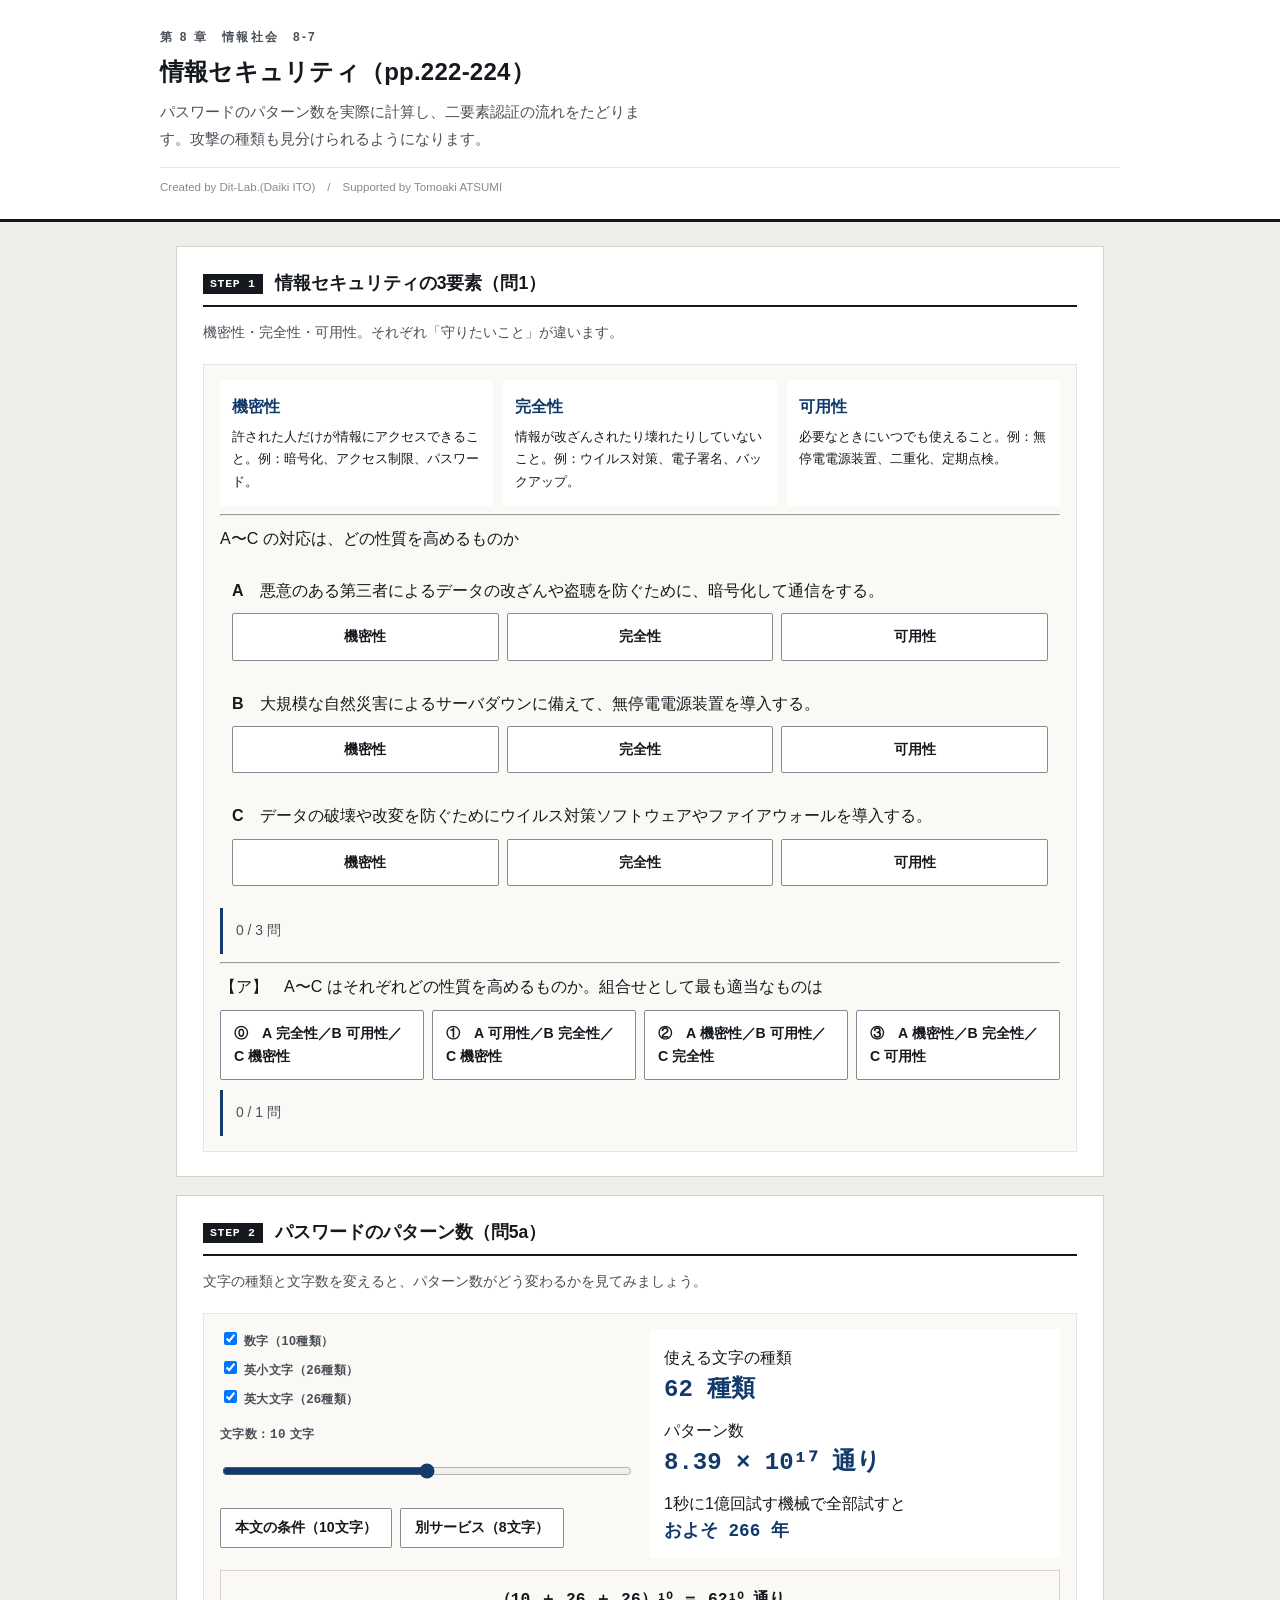
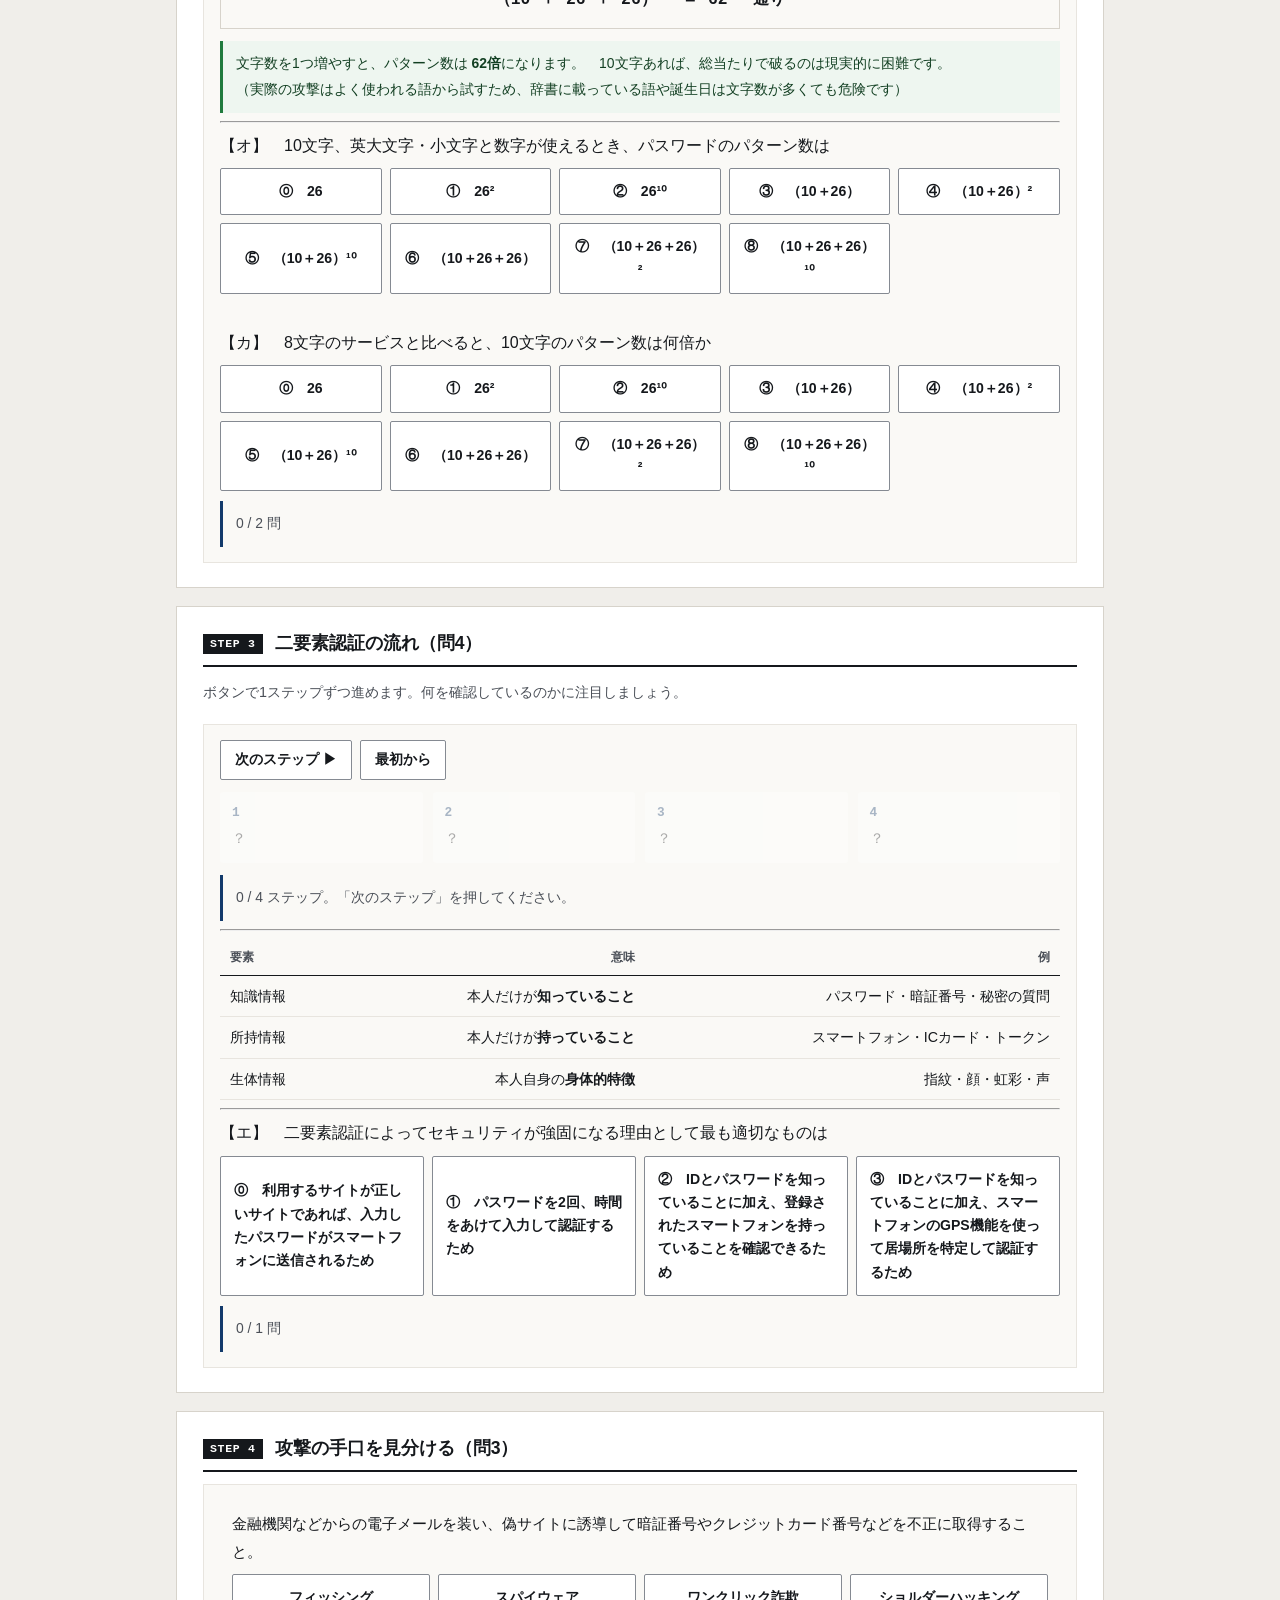
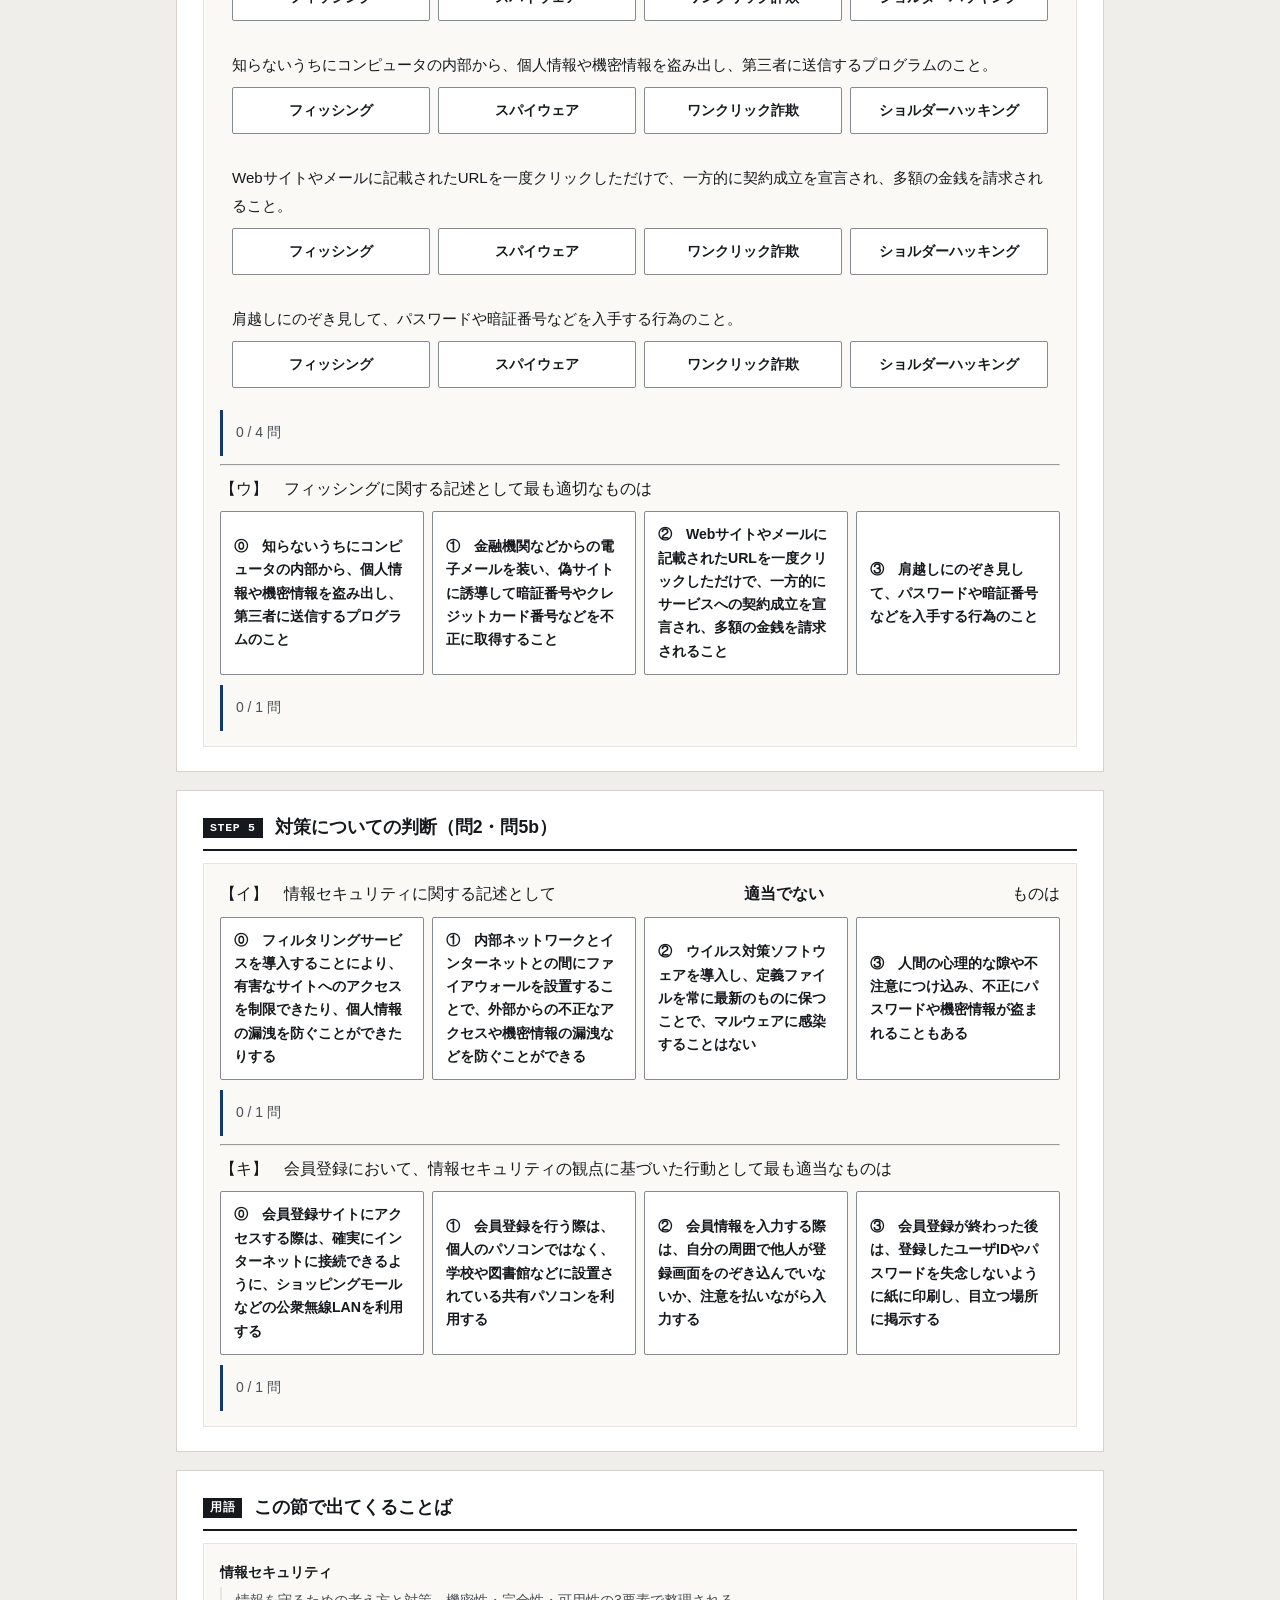
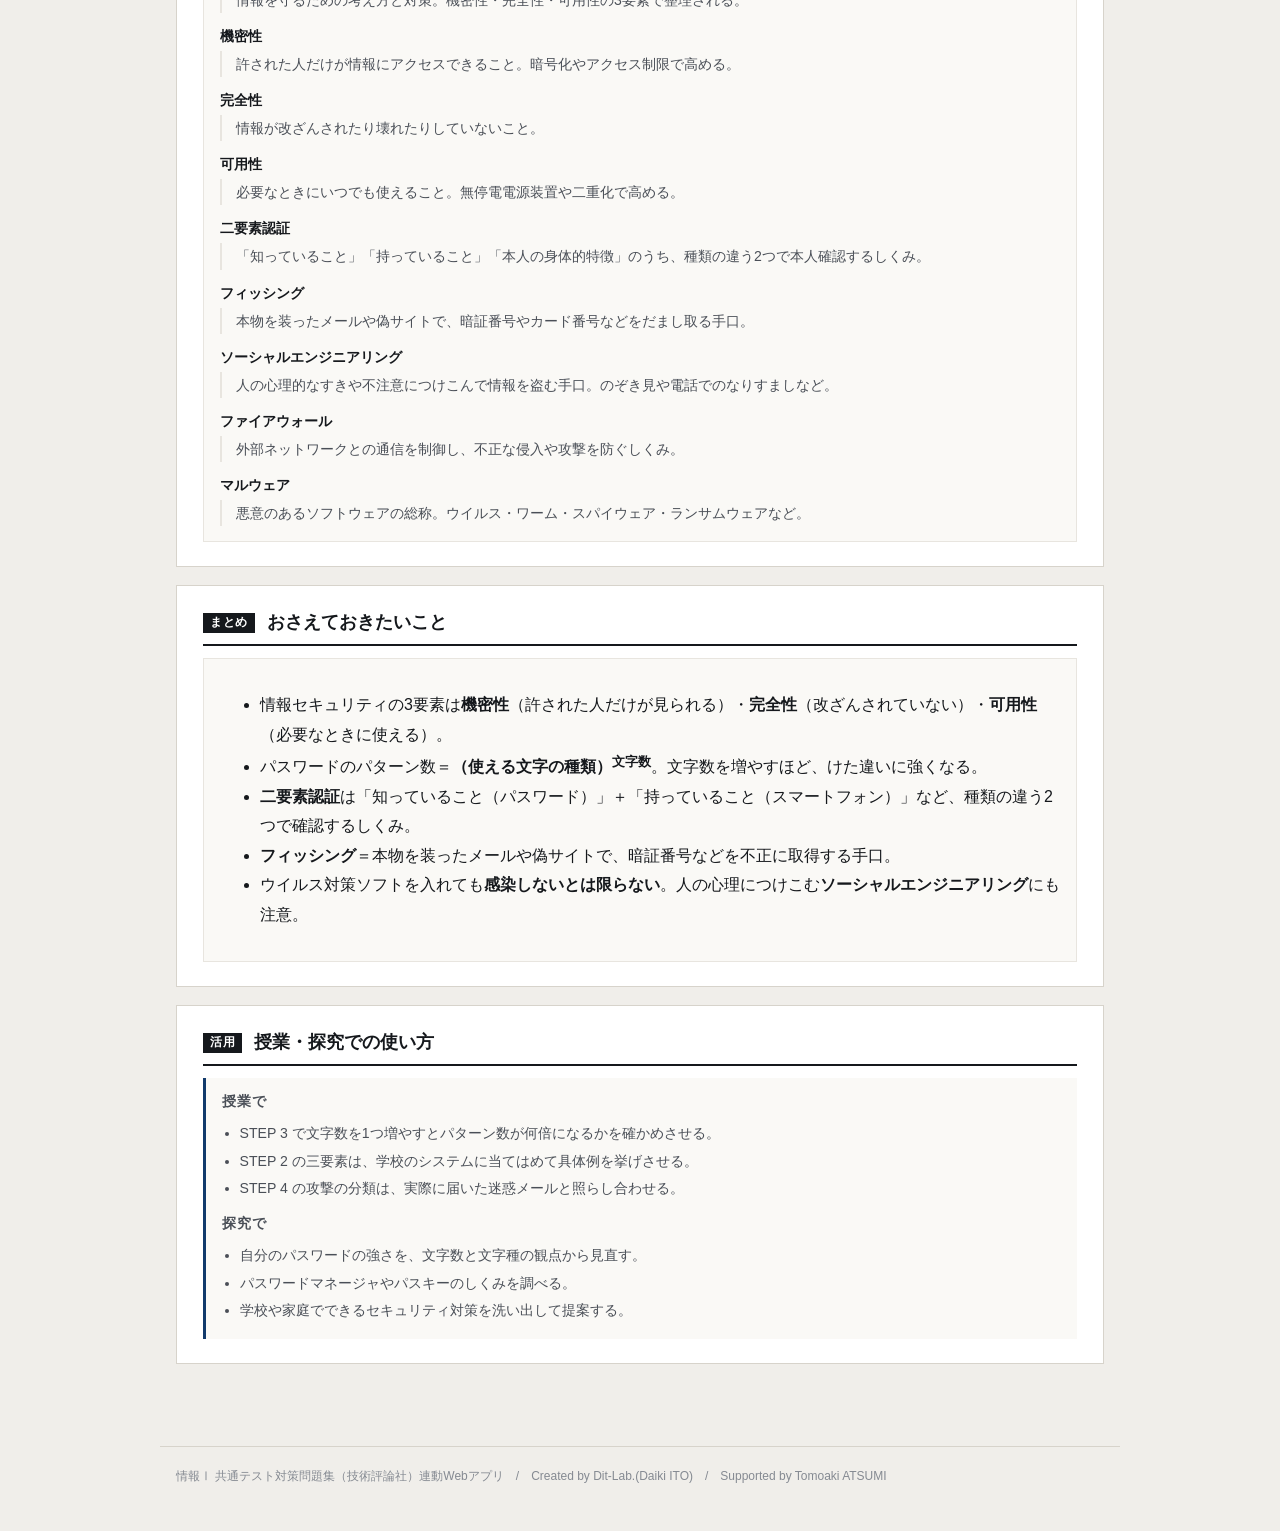
==== index.html @ bffd774b "feat: Streamlit版を静的Webアプリ化。3要素の分類・パスワードのパターン数計算・二要素認証の流れ・攻撃手口の判別に対応" ====
<!DOCTYPE html>
<html lang="ja">
<head>
<meta charset="UTF-8">
<meta name="viewport" content="width=device-width, initial-scale=1.0">
<title>情報セキュリティ｜情報Ⅰ共通テスト対策問題集</title>
<meta name="description" content="パスワードのパターン数を実際に計算し、二要素認証の流れをたどります。攻撃の種類も見分けられるようになります。">
<link rel="icon" href="data:image/svg+xml,%3Csvg xmlns=%22http://www.w3.org/2000/svg%22 viewBox=%220 0 32 32%22%3E%3Crect width=%2232%22 height=%2232%22 fill=%22%2315181c%22/%3E%3Ctext x=%2216%22 y=%2222%22 font-size=%2218%22 font-family=%22monospace%22 fill=%22%23fff%22 text-anchor=%22middle%22%3E01%3C/text%3E%3C/svg%3E">
<link rel="stylesheet" href="css/style.css">
<link rel="stylesheet" href="css/app.css">
</head>
<body>

<header class="app-header">
  <div class="inner">
    <span class="eyebrow">第 8 章　情報社会　8-7</span>
    <h1>情報セキュリティ（pp.222-224）</h1>
    <p class="lead">パスワードのパターン数を実際に計算し、二要素認証の流れをたどります。攻撃の種類も見分けられるようになります。</p>
    <p class="credit">Created by Dit-Lab.(Daiki ITO)　/　Supported by Tomoaki ATSUMI</p>
  </div>
</header>

<main class="wrap">
  <section class="step" id="step1">
    <h2><span class="no">STEP 1</span>情報セキュリティの3要素（問1）</h2>
    <p class="desc">機密性・完全性・可用性。それぞれ「守りたいこと」が違います。</p>
    <div class="panel">
      <div class="tri" id="triBox"></div>
      <hr class="sep">
      <p class="qhead">A〜C の対応は、どの性質を高めるものか</p>
      <div id="abcBox"></div>
      <div class="note" id="abcNote" style="margin-top:12px"></div>
      <hr class="sep">
      <div id="q1Box"></div>
      <div class="note" id="q1Note" style="margin-top:10px"></div>
    </div>
  </section>

  <section class="step" id="step2">
    <h2><span class="no">STEP 2</span>パスワードのパターン数（問5a）</h2>
    <p class="desc">文字の種類と文字数を変えると、パターン数がどう変わるかを見てみましょう。</p>
    <div class="panel">
      <div class="grid c2">
        <div>
          <label class="fld"><input type="checkbox" id="useNum" checked> 数字（10種類）</label>
          <label class="fld"><input type="checkbox" id="useLow" checked> 英小文字（26種類）</label>
          <label class="fld"><input type="checkbox" id="useUp" checked> 英大文字（26種類）</label>
          <label class="fld" for="pwLen" style="margin-top:12px">文字数：<span class="mono" id="pwLenV">10</span> 文字</label>
          <input type="range" id="pwLen" min="4" max="16" step="1" value="10">
          <div class="btn-row" style="margin-top:10px">
            <button class="btn" id="pre10">本文の条件（10文字）</button>
            <button class="btn" id="pre8">別サービス（8文字）</button>
          </div>
        </div>
        <div>
          <div class="pwbox">
            <div class="small" style="color:var(--muted)">使える文字の種類</div>
            <div class="pwout" id="kindV">—</div>
            <div class="small" style="color:var(--muted);margin-top:10px">パターン数</div>
            <div class="pwout" id="patV">—</div>
            <div class="small" style="color:var(--muted);margin-top:10px">1秒に1億回試す機械で全部試すと</div>
            <div class="pwout" id="timeV" style="font-size:1.1rem">—</div>
          </div>
        </div>
      </div>
      <div class="eqbox" id="pwEq" style="margin-top:12px">—</div>
      <div class="note" id="pwNote" style="margin-top:12px"></div>
      <hr class="sep">
      <div id="q5Box"></div>
      <div class="note" id="q5Note" style="margin-top:10px"></div>
    </div>
  </section>

  <section class="step" id="step3">
    <h2><span class="no">STEP 3</span>二要素認証の流れ（問4）</h2>
    <p class="desc">ボタンで1ステップずつ進めます。何を確認しているのかに注目しましょう。</p>
    <div class="panel">
      <div class="btn-row"><button class="btn" id="authNext">次のステップ ▶</button><button class="btn" id="authReset">最初から</button></div>
      <div class="authflow" id="authBox" style="margin-top:12px"></div>
      <div class="note" id="authNote" style="margin-top:12px"></div>
      <hr class="sep">
      <div class="tbl-scroll"><table class="tbl" id="factorTable"></table></div>
      <hr class="sep">
      <div id="q4Box"></div>
      <div class="note" id="q4Note" style="margin-top:10px"></div>
    </div>
  </section>

  <section class="step" id="step4">
    <h2><span class="no">STEP 4</span>攻撃の手口を見分ける（問3）</h2>
    <div class="panel">
      <div class="attacks" id="atkBox"></div>
      <div class="note" id="atkNote" style="margin-top:12px"></div>
      <hr class="sep">
      <div id="q3Box"></div>
      <div class="note" id="q3Note" style="margin-top:10px"></div>
    </div>
  </section>

  <section class="step" id="step5">
    <h2><span class="no">STEP 5</span>対策についての判断（問2・問5b）</h2>
    <div class="panel">
      <div id="q2Box"></div>
      <div class="note" id="q2Note" style="margin-top:10px"></div>
      <hr class="sep">
      <div id="q6Box"></div>
      <div class="note" id="q6Note" style="margin-top:10px"></div>
    </div>
  </section>

  <section class="step" id="glossary">
    <h2><span class="no">用語</span>この節で出てくることば</h2>
    <div class="panel"><div id="glossBox"></div></div>
  </section>

  <section class="step" id="wrap">
    <h2><span class="no">まとめ</span>おさえておきたいこと</h2>
    <div class="panel">
      <ul class="bullets">
        <li>情報セキュリティの3要素は<strong>機密性</strong>（許された人だけが見られる）・<strong>完全性</strong>（改ざんされていない）・<strong>可用性</strong>（必要なときに使える）。</li>
        <li>パスワードのパターン数＝<strong>（使える文字の種類）<sup>文字数</sup></strong>。文字数を増やすほど、けた違いに強くなる。</li>
        <li><strong>二要素認証</strong>は「知っていること（パスワード）」＋「持っていること（スマートフォン）」など、種類の違う2つで確認するしくみ。</li>
        <li><strong>フィッシング</strong>＝本物を装ったメールや偽サイトで、暗証番号などを不正に取得する手口。</li>
        <li>ウイルス対策ソフトを入れても<strong>感染しないとは限らない</strong>。人の心理につけこむ<strong>ソーシャルエンジニアリング</strong>にも注意。</li>
      </ul>
    </div>
  </section>

  <section class="step">
    <h2><span class="no">活用</span>授業・探究での使い方</h2>
    <div class="use-note">
      <h3>授業で</h3>
      <ul>
        <li>STEP 3 で文字数を1つ増やすとパターン数が何倍になるかを確かめさせる。</li>
        <li>STEP 2 の三要素は、学校のシステムに当てはめて具体例を挙げさせる。</li>
        <li>STEP 4 の攻撃の分類は、実際に届いた迷惑メールと照らし合わせる。</li>
      </ul>
      <h3 style="margin-top:12px">探究で</h3>
      <ul>
        <li>自分のパスワードの強さを、文字数と文字種の観点から見直す。</li>
        <li>パスワードマネージャやパスキーのしくみを調べる。</li>
        <li>学校や家庭でできるセキュリティ対策を洗い出して提案する。</li>
      </ul>
    </div>
  </section>

</main>

<footer class="app-footer">
  情報Ⅰ 共通テスト対策問題集（技術評論社）連動Webアプリ　/　Created by Dit-Lab.(Daiki ITO)　/　Supported by Tomoaki ATSUMI
</footer>

<script src="js/tools.js"></script>
<script src="js/chart.js"></script>
<script src="js/terms.js"></script>
<script src="js/quiz.js"></script>
<script src="js/app.js"></script>
</body>
</html>
---- css/style.css ----
/* =========================================================
   情報Ⅰ 共通テスト対策問題集 — Web アプリ共通スタイル
   紙面（参考書）に寄せた設計。装飾色は使わず、色は意味を持つときだけ。
   ========================================================= */

:root{
  --paper:#ffffff;
  --paper-2:#faf9f6;      /* うすい紙 */
  --bg:#f0eeea;           /* 台紙 */
  --ink:#15181c;
  --ink-2:#4a4f57;
  --ink-3:#858a92;
  --rule:#d7d3cb;         /* 罫線 */
  --rule-2:#e8e5df;
  --accent:#123a6b;       /* 濃紺。主要操作と現在地だけに使う */
  --accent-w:#e9eef6;
  --zero:#c0392b;         /* 左＝0 */
  --one:#1d4ed8;          /* 右＝1 */
  --ok:#1f7a3d;   --ok-bg:#eef6f0;
  --ng:#b3261e;   --ng-bg:#fbefee;
  --warn:#8a5a00; --warn-bg:#fbf5e8;
  --font:"Hiragino Kaku Gothic ProN","Hiragino Sans","Yu Gothic Medium","Yu Gothic",
         "Noto Sans JP",Meiryo,-apple-system,BlinkMacSystemFont,sans-serif;
  --mono:"SFMono-Regular",Menlo,Consolas,"Courier New",monospace;
}

*{box-sizing:border-box}
[hidden]{display:none !important}
html{-webkit-text-size-adjust:100%}
body{
  margin:0; background:var(--bg); color:var(--ink);
  font-family:var(--font); font-size:16px; line-height:1.85;
  font-feature-settings:"palt" 1;
}
h1,h2,h3,h4{line-height:1.45; margin:0; font-weight:700}
p{margin:0 0 .75em} p:last-child{margin-bottom:0}
a{color:var(--accent)}

/* ---------- 標題 ---------- */
.app-header{background:var(--paper); border-bottom:3px solid var(--ink); padding:26px 20px 20px}
.app-header .inner{max-width:960px; margin:0 auto}
.app-header .eyebrow{
  font-size:.75rem; font-weight:700; color:var(--ink-2); letter-spacing:.18em;
  display:block; margin-bottom:7px;
}
.app-header h1{font-size:1.5rem; letter-spacing:.01em}
.app-header .lead{font-size:.92rem; color:var(--ink-2); margin-top:9px; max-width:60ch}
.app-header .credit{
  font-size:.72rem; color:var(--ink-3); margin-top:14px;
  padding-top:9px; border-top:1px solid var(--rule-2);
}

/* ---------- 版面 ---------- */
.wrap{max-width:960px; margin:0 auto; padding:24px 16px 64px}
.step{background:var(--paper); border:1px solid var(--rule); padding:24px 26px; margin-bottom:18px}
.step > h2{
  display:flex; align-items:baseline; gap:12px; font-size:1.1rem;
  padding-bottom:9px; border-bottom:2px solid var(--ink); margin-bottom:12px;
}
.step > h2 .no{
  flex:none; font-family:var(--mono); font-size:.72rem; font-weight:700;
  background:var(--ink); color:var(--paper); padding:2px 7px; letter-spacing:.06em;
  position:relative; top:-2px;
}
.step > .desc{color:var(--ink-2); font-size:.9rem; margin-bottom:18px}
.step[hidden]{display:none}

.grid{display:grid; gap:20px}
.grid > *{min-width:0}          /* 子の中身で列が広がるのを防ぐ */
@media(min-width:800px){ .grid.c2{grid-template-columns:1fr 1fr} }

.panel{border:1px solid var(--rule-2); background:var(--paper-2); padding:15px 16px; min-width:0}
.panel > h3{
  font-size:.8rem; font-weight:700; color:var(--ink-2); letter-spacing:.08em;
  margin-bottom:12px; padding-bottom:6px; border-bottom:1px solid var(--rule);
}

/* ---------- 部品 ---------- */
.btn{
  appearance:none; border:1px solid var(--ink-3); background:var(--paper); color:var(--ink);
  font-family:inherit; font-size:.88rem; font-weight:700; padding:8px 14px;
  border-radius:2px; cursor:pointer; min-height:40px; line-height:1.4;
  transition:background .12s, border-color .12s, color .12s;
}
.btn:hover:not(:disabled){background:var(--accent-w); border-color:var(--accent); color:var(--accent)}
.btn:disabled{opacity:.35; cursor:not-allowed}
.btn.primary{background:var(--accent); color:var(--paper); border-color:var(--accent)}
.btn.primary:hover:not(:disabled){background:#0d2c53; color:var(--paper)}
.btn.ghost{border-color:var(--rule); color:var(--ink-2)}
.btn.sm{font-size:.8rem; padding:5px 10px; min-height:34px}
.btn-row{display:flex; flex-wrap:wrap; gap:8px; align-items:center}

/* タブ（見出し下線式） */
.seg{display:flex; gap:0; border-bottom:1px solid var(--rule)}
.seg button{
  appearance:none; border:0; background:transparent; font-family:inherit; font-size:.88rem;
  font-weight:700; color:var(--ink-3); padding:9px 4px; margin-right:26px; cursor:pointer;
  border-bottom:3px solid transparent; margin-bottom:-1px; min-height:40px;
}
.seg button:hover{color:var(--ink-2)}
.seg button[aria-pressed="true"]{color:var(--ink); border-bottom-color:var(--accent)}

label.fld{display:block; font-size:.78rem; font-weight:700; color:var(--ink-2); margin-bottom:5px; letter-spacing:.04em}
input[type=text], textarea, input[type=number]{
  width:100%; font-family:inherit; font-size:1rem; color:var(--ink);
  border:1px solid var(--ink-3); border-radius:2px; padding:9px 11px;
  background:var(--paper); min-height:42px;
}
input:focus, textarea:focus{outline:2px solid var(--accent); outline-offset:-1px; border-color:var(--accent)}
.btn:focus-visible, .seg button:focus-visible, .node-card:focus-visible{outline:2px solid var(--accent); outline-offset:2px}
textarea{resize:vertical; line-height:1.7}
.mono{font-family:var(--mono)}

table.tbl{width:100%; border-collapse:collapse; font-size:.89rem}
table.tbl th, table.tbl td{border-bottom:1px solid var(--rule-2); padding:7px 10px; text-align:right}
table.tbl th:first-child, table.tbl td:first-child{text-align:left}
table.tbl thead th{border-bottom:1.5px solid var(--ink); font-size:.76rem; color:var(--ink-2); font-weight:700; white-space:nowrap}
.tbl-scroll{overflow-x:auto; -webkit-overflow-scrolling:touch; max-width:100%}

.note{padding:10px 13px; font-size:.87rem; border-left:3px solid var(--ink-3); background:var(--paper-2)}
.note.ok{background:var(--ok-bg); border-left-color:var(--ok); color:#123f22}
.note.ng{background:var(--ng-bg); border-left-color:var(--ng); color:#6d1a15}
.note.info{background:var(--paper-2); border-left-color:var(--accent); color:var(--ink-2)}
.note.warn{background:var(--warn-bg); border-left-color:var(--warn); color:#5c3d00}
.note[hidden]{display:none}

.badge{
  display:inline-block; font-size:.72rem; font-weight:700; padding:1px 7px;
  border:1px solid var(--rule); color:var(--ink-2); background:var(--paper); letter-spacing:.04em;
}

/* 数値は罫線で仕切るだけ。カードにしない */
.metrics{display:flex; flex-wrap:wrap; gap:0; border-top:1px solid var(--rule)}
.metric{flex:1 1 130px; padding:11px 14px 11px 0; border-right:1px solid var(--rule-2)}
.metric:last-child{border-right:0}
.metric .k{font-size:.74rem; color:var(--ink-3); font-weight:700; letter-spacing:.05em}
.metric .v{font-size:1.6rem; font-weight:700; line-height:1.3; font-family:var(--mono); letter-spacing:-.01em}
.metric .s{font-size:.76rem; color:var(--ink-2)}

.bit0{color:var(--zero); font-weight:700}
.bit1{color:var(--one); font-weight:700}

.app-footer{
  max-width:960px; margin:0 auto; padding:18px 16px 44px; color:var(--ink-3);
  font-size:.75rem; border-top:1px solid var(--rule);
}
.sr-only{position:absolute;width:1px;height:1px;overflow:hidden;clip:rect(0 0 0 0);white-space:nowrap}

@media(max-width:640px){
  body{font-size:15px}
  .app-header{padding:20px 16px 16px}
  .app-header h1{font-size:1.16rem}
  .wrap{padding:16px 12px 52px}
  .step{padding:18px 15px}
  .seg button{margin-right:18px; font-size:.84rem}
  .metric{flex-basis:50%; border-right:0}
}
@media (prefers-reduced-motion:reduce){ *{animation:none!important; transition:none!important} }

/* ---------- 自分のデータ・共有・印刷 ---------- */
.toolbar{display:flex; flex-wrap:wrap; gap:8px; align-items:center; margin-top:12px;
  padding-top:12px; border-top:1px solid var(--rule-2)}
.toolbar .hint{font-size:.78rem; color:var(--ink-3)}
.paste-area{width:100%; min-height:110px; font-family:var(--mono); font-size:.86rem}
.use-note{background:var(--paper-2); border-left:3px solid var(--accent); padding:14px 16px; font-size:.88rem}
.use-note h3{font-size:.86rem; letter-spacing:.06em; margin-bottom:8px; color:var(--ink-2)}
.use-note ol, .use-note ul{margin:0; padding-left:1.25em; line-height:1.95; color:var(--ink-2)}

@media print{
  body{background:#fff}
  .app-header{border-bottom:2px solid #000}
  .step{border:1px solid #bbb; break-inside:avoid; page-break-inside:avoid; margin-bottom:12px}
  .btn, .seg, .toolbar, input[type=range]{display:none !important}
  .note{border-left-width:2px}
  a[href]:after{content:""}
}

/* ---------- 入力グリッド ---------- */
.dg-scroll{overflow:auto; -webkit-overflow-scrolling:touch; border:1px solid var(--rule); background:var(--paper); max-height:420px}
table.dg{border-collapse:collapse; font-family:var(--mono); font-size:.9rem; min-width:100%}
table.dg th, table.dg td{border:1px solid var(--rule-2); padding:0}
table.dg thead th{background:var(--paper-2); position:sticky; top:0; z-index:2}
table.dg .dg-n{background:var(--paper-2); color:var(--ink-3); font-size:.76rem; font-weight:400;
  text-align:center; min-width:34px; padding:0 4px; position:sticky; left:0; z-index:1}
table.dg .dg-corner{background:var(--paper-2); min-width:34px; position:sticky; left:0; z-index:3}
table.dg .dg-act{background:var(--paper-2); width:34px}
.dg-h, .dg-c{width:100%; min-width:96px; border:0; background:transparent; font-family:inherit;
  font-size:.9rem; padding:8px 9px; color:var(--ink); min-height:38px}
.dg-h{font-weight:700; font-family:var(--font); font-size:.82rem; color:var(--ink-2)}
.dg-c.num{text-align:right}
.dg-c:focus, .dg-h:focus{outline:2px solid var(--accent); outline-offset:-2px; background:var(--accent-w)}
.dg-del{border:0; background:transparent; color:var(--ink-3); cursor:pointer; width:32px; height:34px; font-size:1rem}
.dg-del:hover{color:var(--ng)}
.dg-tools{display:flex; flex-wrap:wrap; gap:8px; align-items:center; margin-top:10px}
.dg-hint{font-size:.76rem; color:var(--ink-3)}

/* ---------- ファイル読み込み ---------- */
.filebox{display:flex; flex-wrap:wrap; gap:10px; align-items:center; padding:12px;
  border:1px dashed var(--rule); background:var(--paper-2)}
.filebox input[type=file]{font-size:.85rem; font-family:inherit; max-width:100%}
.filebox .sel{max-width:220px}
.filelabel{display:inline-flex; align-items:center; gap:6px; font-size:.85rem; font-weight:700;
  border:1px solid var(--ink-3); background:var(--paper); padding:8px 14px; border-radius:2px; cursor:pointer; min-height:40px}
.filelabel:hover{border-color:var(--accent); color:var(--accent); background:var(--accent-w)}
.filelabel input{display:none}

/* ---------- 用語解説 ---------- */
.term{position:relative; border-bottom:1.5px dotted var(--accent); cursor:help; color:var(--accent); font-weight:700}
.term .term-pop{display:none; position:absolute; left:0; top:1.7em; z-index:50; width:min(300px,78vw);
  background:var(--paper); border:1px solid var(--ink-3); box-shadow:0 6px 20px rgba(0,0,0,.14);
  padding:10px 12px; font-size:.82rem; font-weight:400; color:var(--ink-2); line-height:1.75;
  border-left:3px solid var(--accent); cursor:auto; text-align:left}
.term .term-pop b{display:block; color:var(--ink); font-size:.86rem; margin-bottom:3px}
.term.open .term-pop{display:block}
dl.gloss{margin:0; font-size:.88rem}
dl.gloss dt{font-weight:700; color:var(--ink); margin-top:10px}
dl.gloss dt:first-child{margin-top:0}
dl.gloss dd{margin:2px 0 0; color:var(--ink-2); line-height:1.85; padding-left:1em; border-left:2px solid var(--rule-2)}
@media print{ .term{border-bottom:0; color:inherit} .term .term-pop{display:none !important} }

/* ---------- スマホ・タブレット ---------- */
@media (max-width:1024px){
  /* iOS で入力時に画面が勝手に拡大するのを防ぐ（16px 未満だとズームする） */
  input[type=text], input[type=number], textarea, select, .dg-c, .dg-h{ font-size:16px }
  .dg-c, .dg-h{ min-width:110px }
}
@media (max-width:820px){
  .grid.c2{grid-template-columns:1fr}
  .dg-scroll{max-height:340px}
  .filebox{flex-direction:column; align-items:stretch}
  .filebox .sel{max-width:100%}
  .term .term-pop{left:auto; right:0; width:min(280px,86vw)}
}
@media (max-width:480px){
  .step > h2{font-size:1rem; flex-wrap:wrap}
  .metrics{gap:0}
  .metric{flex-basis:50%; padding-right:10px}
  .metric .v{font-size:1.3rem}
  .btn{padding:8px 12px}
  .dg-tools{gap:6px}
  .dg-hint{width:100%}
}
/* タッチ操作でのスクロールを滑らかに */
.tbl-scroll, .dg-scroll, .tree-box{ -webkit-overflow-scrolling:touch; overscroll-behavior-x:contain }

/* 幅指定つきの入力欄がスマートフォンではみ出さないようにする */
input[type=text], input[type=number], input[type=search], textarea, select{ max-width:100% }
.btn-row > label{ min-width:0; max-width:100% }
.btn-row > label input, .btn-row > label select{ max-width:100% }

/* 共通：○×判定・並べかえ（quiz.js 用） */
.abcde{border:1px solid var(--rule); border-radius:3px; overflow:hidden}
.abcde > div{border-top:1px solid var(--rule); padding:10px 12px}
.abcde > div:first-child{border-top:0}
.abcde .st{display:flex; gap:10px; align-items:flex-start; flex-wrap:wrap}
.abcde .st .k{font-weight:700; font-family:var(--mono); min-width:1.4em}
.abcde .st .t{flex:1; min-width:12em}
.abcde .jb{display:flex; gap:6px}
.abcde .jb .btn{min-width:3.4em; padding:6px 10px; text-align:center}
.prep{display:grid; grid-template-columns:repeat(auto-fit,minmax(150px,1fr)); gap:10px; margin-top:10px}
.prep .slot{border:1px dashed var(--ink-3); border-radius:3px; padding:10px; min-height:92px; background:var(--paper)}
.prep .slot.filled{border-style:solid}
.prep .slot .tag{font:700 .74rem/1.4 var(--mono); color:var(--accent); display:block; margin-bottom:6px}
.prep .slot .txt{font-size:.86rem; line-height:1.7}
.cards{display:flex; flex-wrap:wrap; gap:8px; margin-top:10px}
.cards .c{border:1px solid var(--ink-3); border-radius:3px; padding:9px 12px; background:var(--paper);
  cursor:pointer; font-size:.88rem; max-width:100%; text-align:left; font-family:inherit; color:var(--ink)}
.cards .c:hover{background:var(--warn-bg)}
.cards .c.used{opacity:.35; pointer-events:none}
---- css/app.css ----
.qhead{display:flex; justify-content:space-between; align-items:center; margin-bottom:12px}
.card-q{border:1px solid var(--rule); background:var(--paper); padding:18px; margin-bottom:14px}
.q-scene{font-size:1rem; font-weight:700; line-height:1.9}
.choice4{display:grid; gap:8px; grid-template-columns:repeat(auto-fit,minmax(160px,1fr))}
.choice4 .btn{text-align:left; line-height:1.65; padding:11px 13px}
.choice4 .btn.correct{background:var(--ok-bg); border-color:var(--ok); color:var(--ok)}
.choice4 .btn.wrong{background:var(--ng-bg); border-color:var(--ng); color:var(--ng)}
.choice4.locked{pointer-events:none}
.sel{width:100%; font-family:inherit; font-size:.95rem; padding:9px 11px; min-height:42px;
  border:1px solid var(--ink-3); border-radius:2px; background:var(--paper); color:var(--ink)}
input[type=range]{width:100%; accent-color:var(--accent); height:34px}
.why{font-size:.85rem; color:var(--ink-2); line-height:1.85}
.eqbox{font-family:var(--mono); font-size:1.02rem; font-weight:700; text-align:center; padding:14px;
  border:1px solid var(--rule); background:var(--paper-2); line-height:1.8}
.blankin{border:1.5px solid var(--accent); background:#fff; padding:6px 8px; text-align:center;
  font-family:var(--mono); min-height:38px; font-size:.95rem; max-width:120px}
.blankin.ok{border-color:var(--ok); background:var(--ok-bg)}
.blankin.ng{border-color:var(--ng); background:var(--ng-bg)}
table.tbl td .blankin{width:100%; max-width:none}

/* --- 8-7 情報セキュリティ --- */
.tri{display:grid;grid-template-columns:repeat(auto-fit,minmax(160px,1fr));gap:10px}
.tri .c{border:1px solid var(--line);border-radius:3px;padding:12px;background:#fff}
.tri .c .t{font-weight:700;font-size:1rem;color:var(--accent)}
.tri .c .d{font-size:.84rem;color:var(--muted);line-height:1.7;margin-top:4px}
.pwbox{border:1px solid var(--line);border-radius:3px;padding:14px;background:#fff}
.pwout{font:700 1.5rem/1.4 var(--mono);word-break:break-all;color:var(--accent)}
.authflow{display:grid;grid-template-columns:repeat(auto-fit,minmax(150px,1fr));gap:10px}
.authflow .s{border:1px solid var(--line);border-radius:3px;padding:12px;background:#fff;opacity:.35}
.authflow .s.on{opacity:1;border-color:var(--accent)}
.authflow .s .n{font:700 .8rem/1.4 var(--mono);color:var(--accent)}
.authflow .s .t{font-size:.88rem;line-height:1.7;margin-top:5px}
.attacks{display:grid;grid-template-columns:1fr;gap:10px}
.attacks .a{border:1px solid var(--line);border-radius:3px;padding:10px 12px}
.attacks .a .q{margin-bottom:8px;font-size:.94rem}
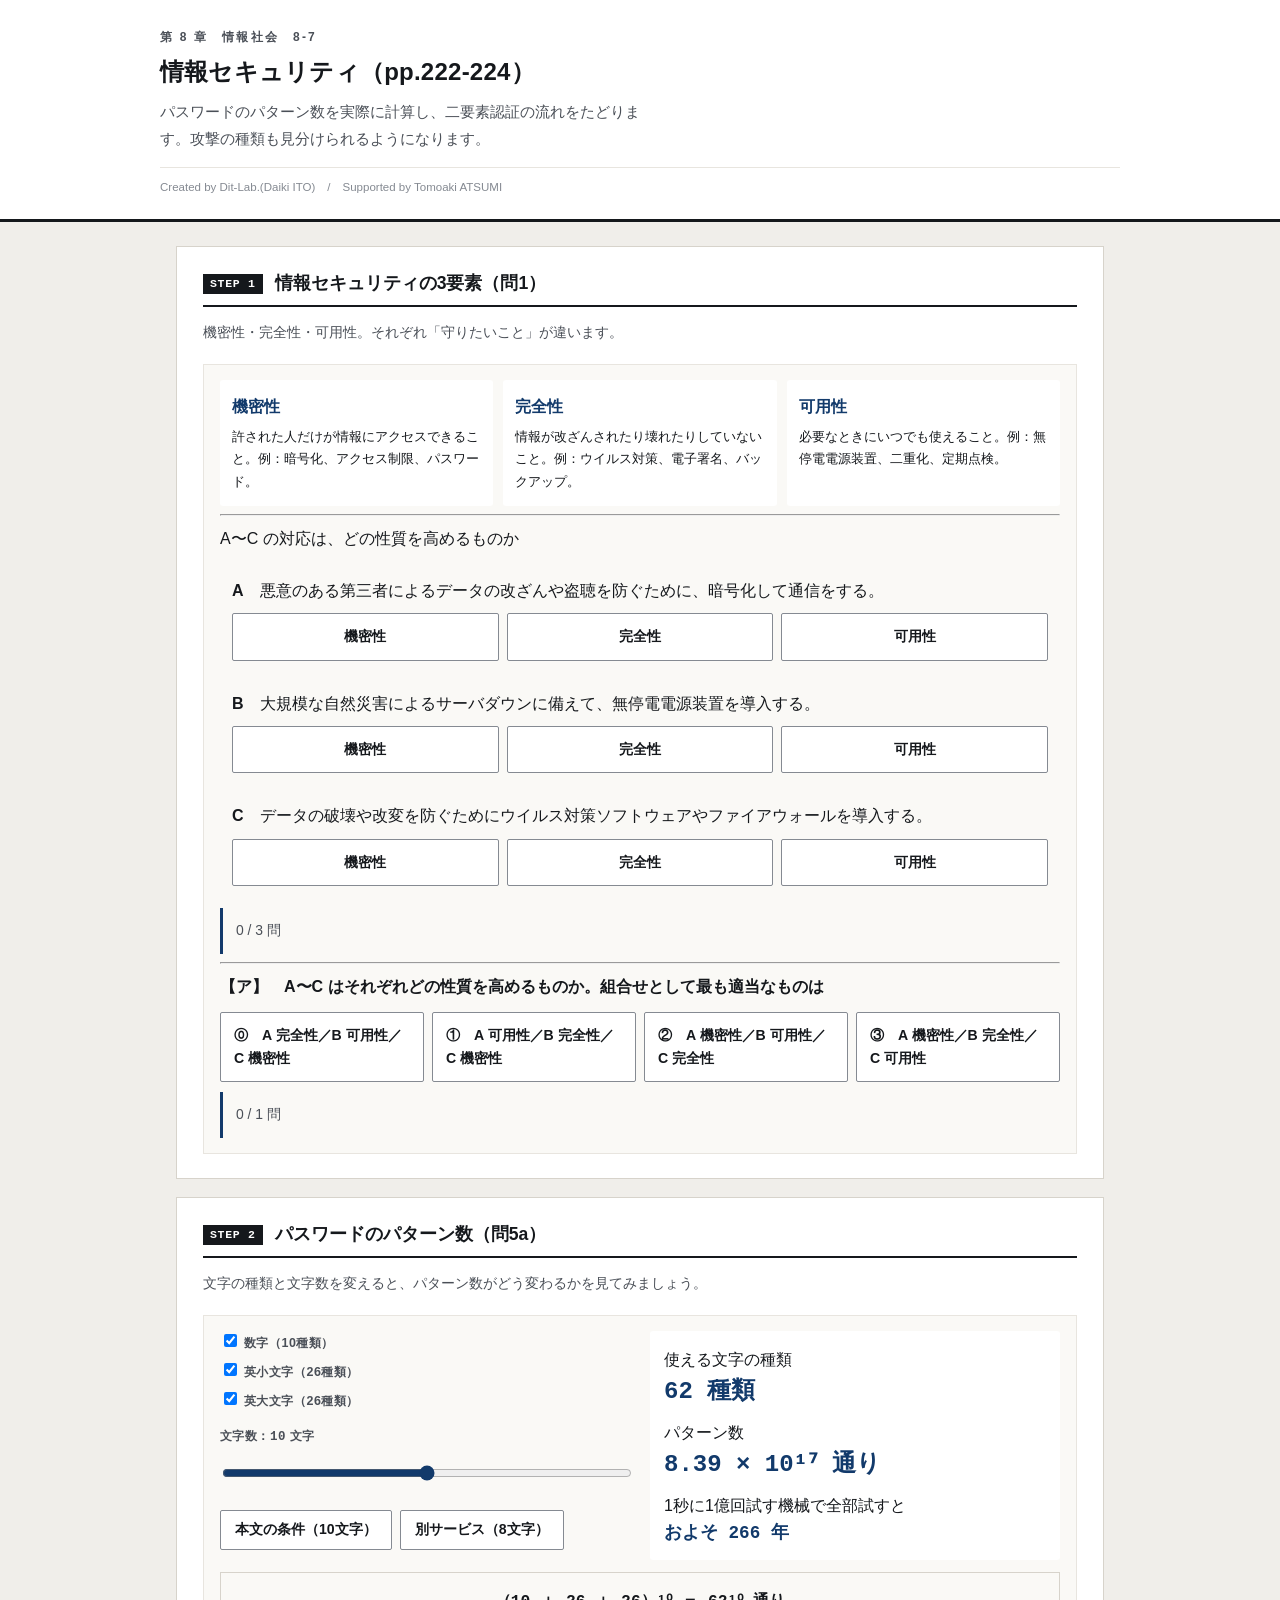
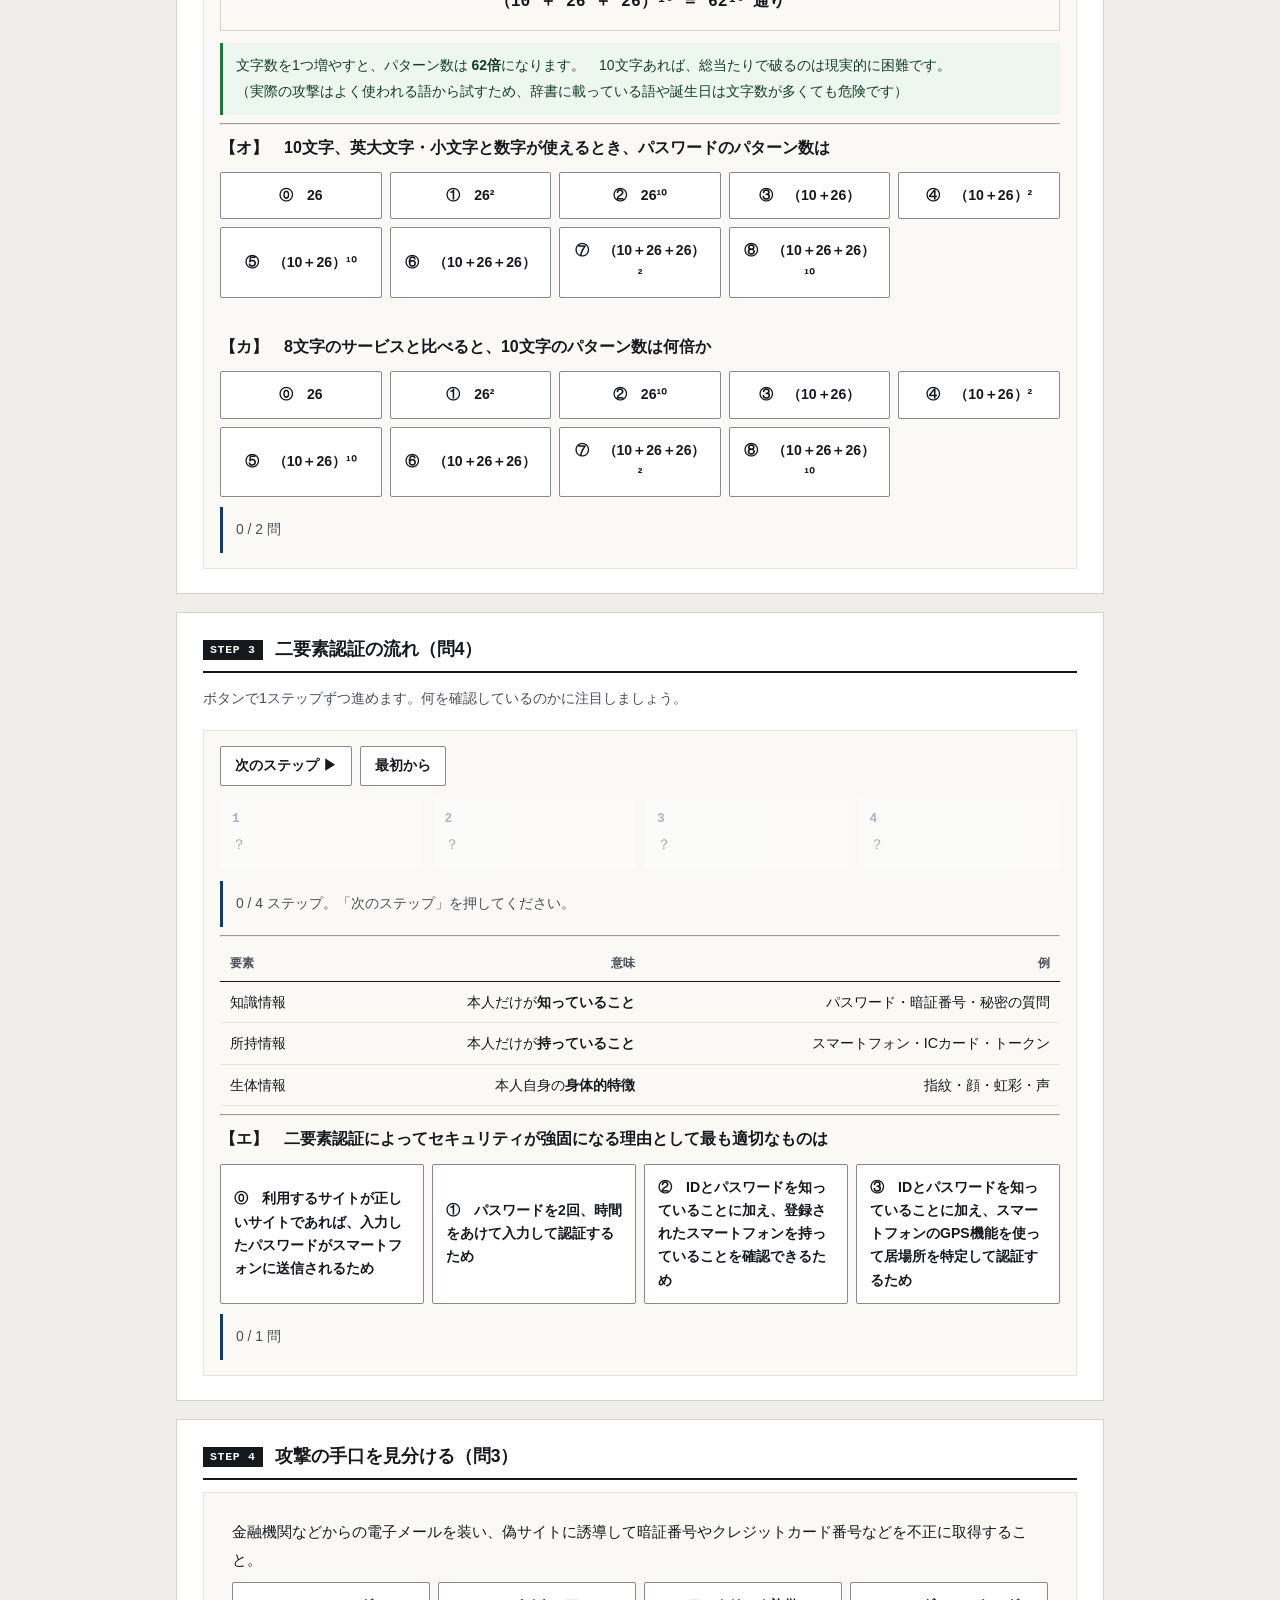
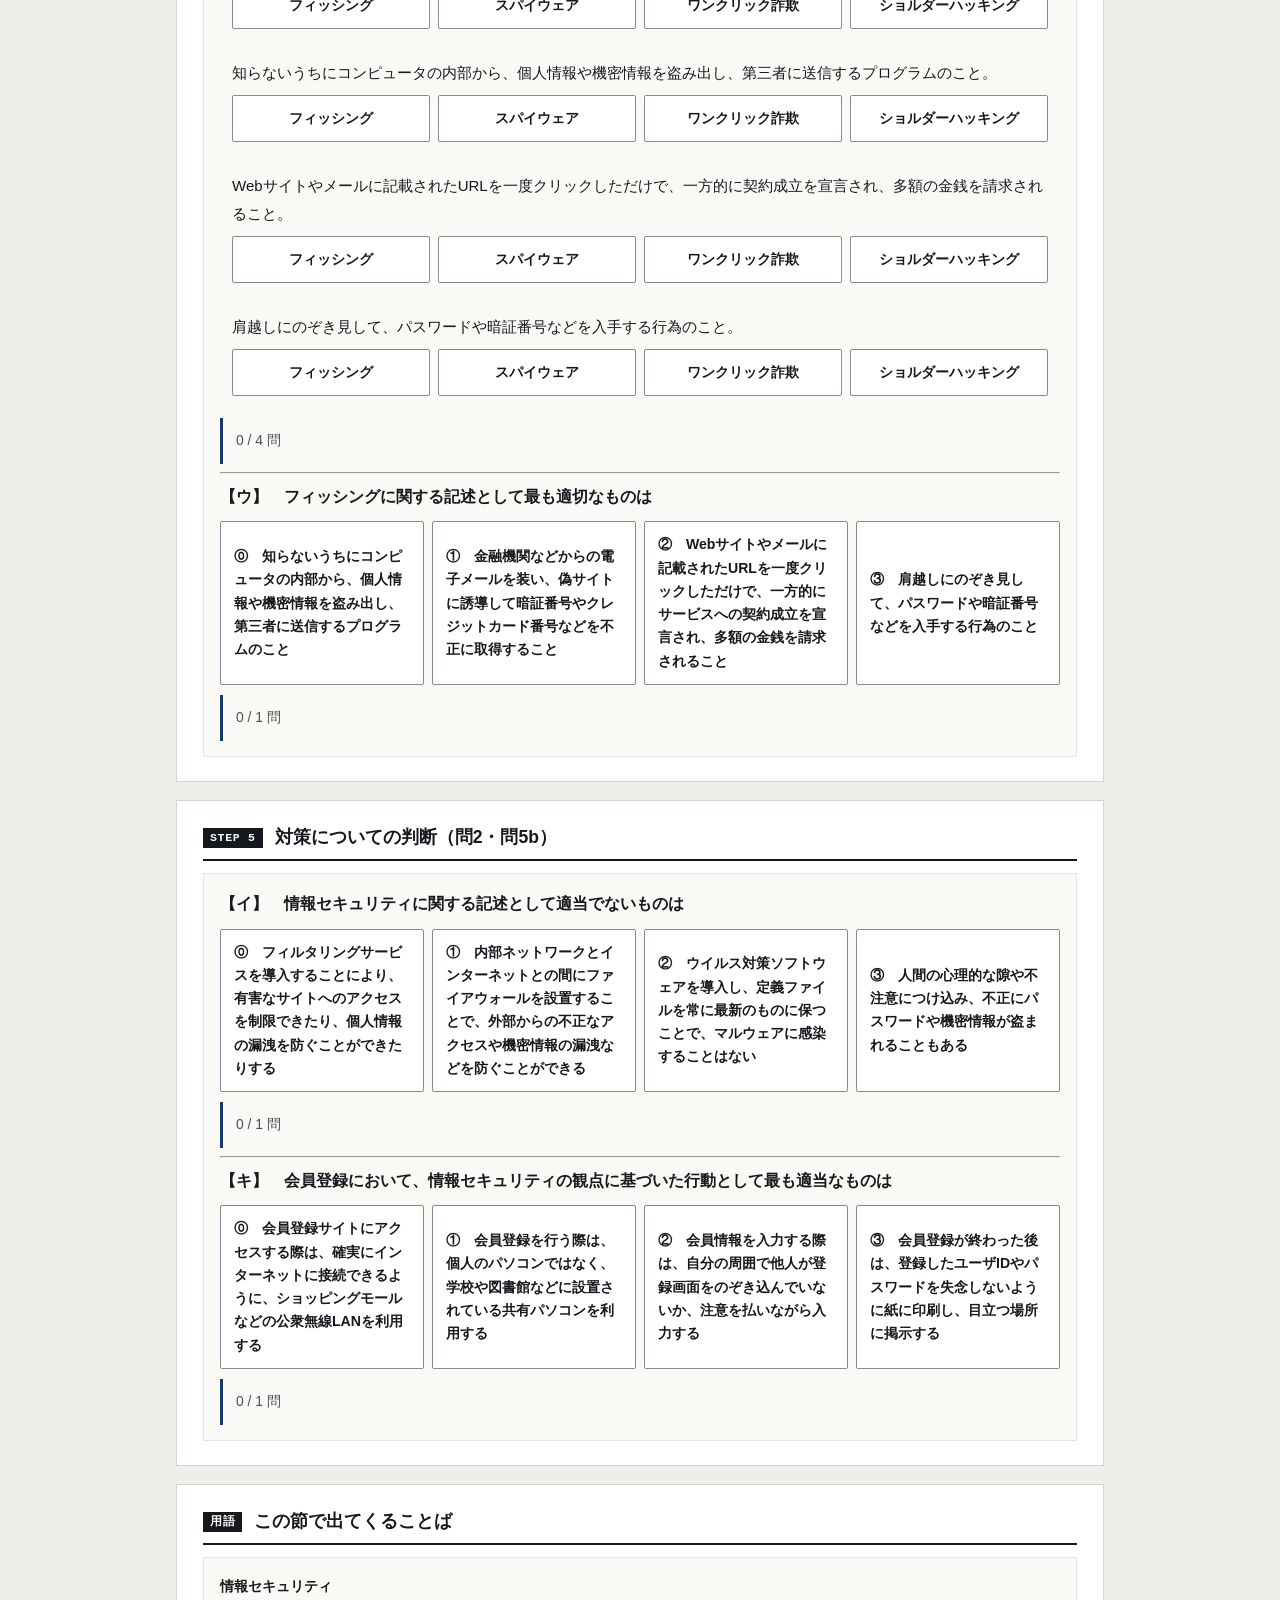
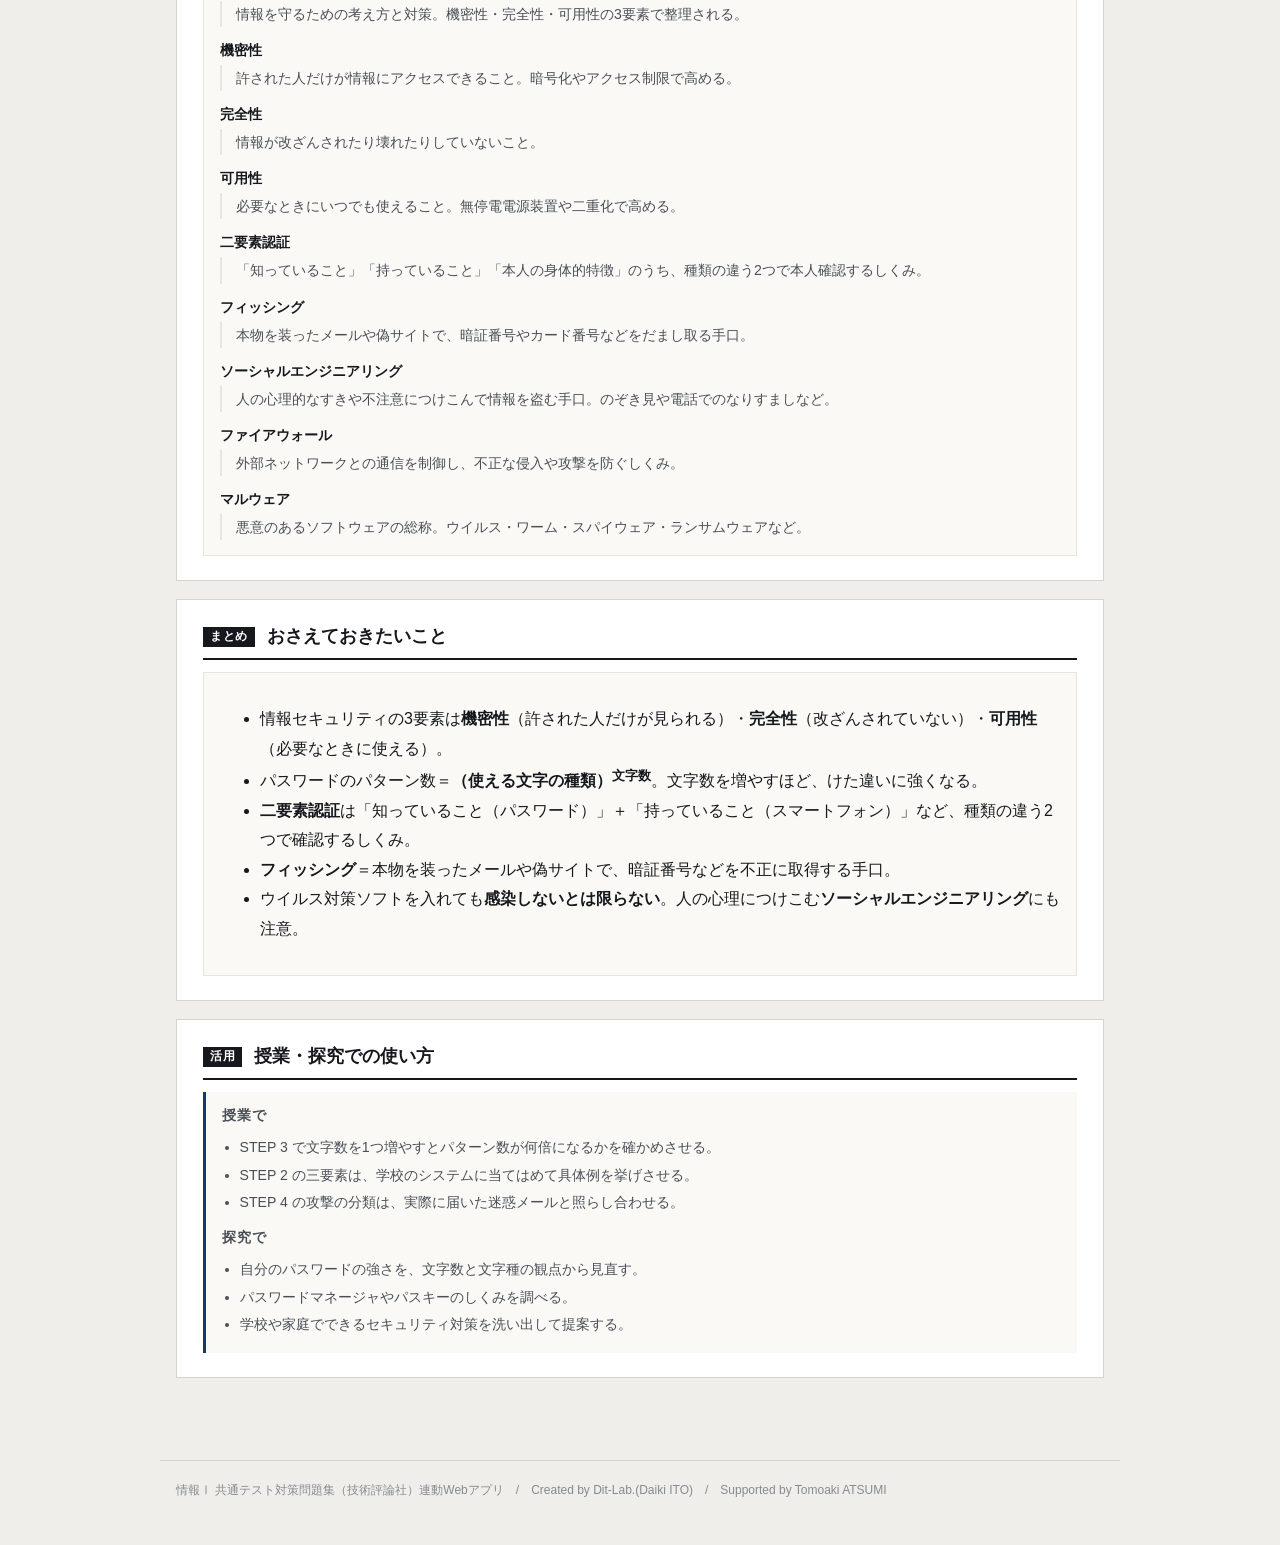
==== commit e53befa6: "fix: 設問見出しのレイアウト不具合を修正（.qhead→.pq）" ====
--- a/index.html
+++ b/index.html
@@ -6,8 +6,8 @@
 <title>情報セキュリティ｜情報Ⅰ共通テスト対策問題集</title>
 <meta name="description" content="パスワードのパターン数を実際に計算し、二要素認証の流れをたどります。攻撃の種類も見分けられるようになります。">
 <link rel="icon" href="data:image/svg+xml,%3Csvg xmlns=%22http://www.w3.org/2000/svg%22 viewBox=%220 0 32 32%22%3E%3Crect width=%2232%22 height=%2232%22 fill=%22%2315181c%22/%3E%3Ctext x=%2216%22 y=%2222%22 font-size=%2218%22 font-family=%22monospace%22 fill=%22%23fff%22 text-anchor=%22middle%22%3E01%3C/text%3E%3C/svg%3E">
-<link rel="stylesheet" href="css/style.css">
-<link rel="stylesheet" href="css/app.css">
+<link rel="stylesheet" href="css/style.css?v=ea93572e">
+<link rel="stylesheet" href="css/app.css?v=cb0b3a23">
 </head>
 <body>
 
@@ -150,10 +150,8 @@
   情報Ⅰ 共通テスト対策問題集（技術評論社）連動Webアプリ　/　Created by Dit-Lab.(Daiki ITO)　/　Supported by Tomoaki ATSUMI
 </footer>
 
-<script src="js/tools.js"></script>
-<script src="js/chart.js"></script>
-<script src="js/terms.js"></script>
-<script src="js/quiz.js"></script>
-<script src="js/app.js"></script>
+<script src="js/terms.js?v=b64c34e1"></script>
+<script src="js/quiz.js?v=13402362"></script>
+<script src="js/app.js?v=e96e88a3"></script>
 </body>
 </html>
--- a/css/style.css
+++ b/css/style.css
@@ -68,6 +68,7 @@
 .grid{display:grid; gap:20px}
 .grid > *{min-width:0}          /* 子の中身で列が広がるのを防ぐ */
 @media(min-width:800px){ .grid.c2{grid-template-columns:1fr 1fr} }
+@media(min-width:800px){ .grid.c21{grid-template-columns:1.45fr 1fr} }
 
 .panel{border:1px solid var(--rule-2); background:var(--paper-2); padding:15px 16px; min-width:0}
 .panel > h3{
@@ -225,7 +226,7 @@
   .dg-c, .dg-h{ min-width:110px }
 }
 @media (max-width:820px){
-  .grid.c2{grid-template-columns:1fr}
+  .grid.c2,.grid.c21{grid-template-columns:1fr}
   .dg-scroll{max-height:340px}
   .filebox{flex-direction:column; align-items:stretch}
   .filebox .sel{max-width:100%}
@@ -267,3 +268,13 @@
   cursor:pointer; font-size:.88rem; max-width:100%; text-align:left; font-family:inherit; color:var(--ink)}
 .cards .c:hover{background:var(--warn-bg)}
 .cards .c.used{opacity:.35; pointer-events:none}
+
+/* --- 予想してから実行 --- */
+.pmark{display:inline-block; background:var(--accent); color:#fff; font-size:.7rem; font-weight:700;
+  letter-spacing:.08em; padding:2px 7px; border-radius:2px; margin-right:8px; vertical-align:2px}
+input.pin{font-size:1.05rem; padding:7px 10px; border:1px solid var(--rule); border-radius:3px;
+  width:9em; max-width:100%; background:#fff}
+.btn-row .unit{color:var(--muted); font-size:.9rem}
+.choice4 .btn.on{border-color:var(--accent); box-shadow:inset 0 0 0 1px var(--accent); font-weight:700}
+/* 設問文の見出し（flex ではなく通常の段落。.qhead は左右振り分け用なので用途が別） */
+.pq{margin:0 0 10px; font-weight:700; line-height:1.85}
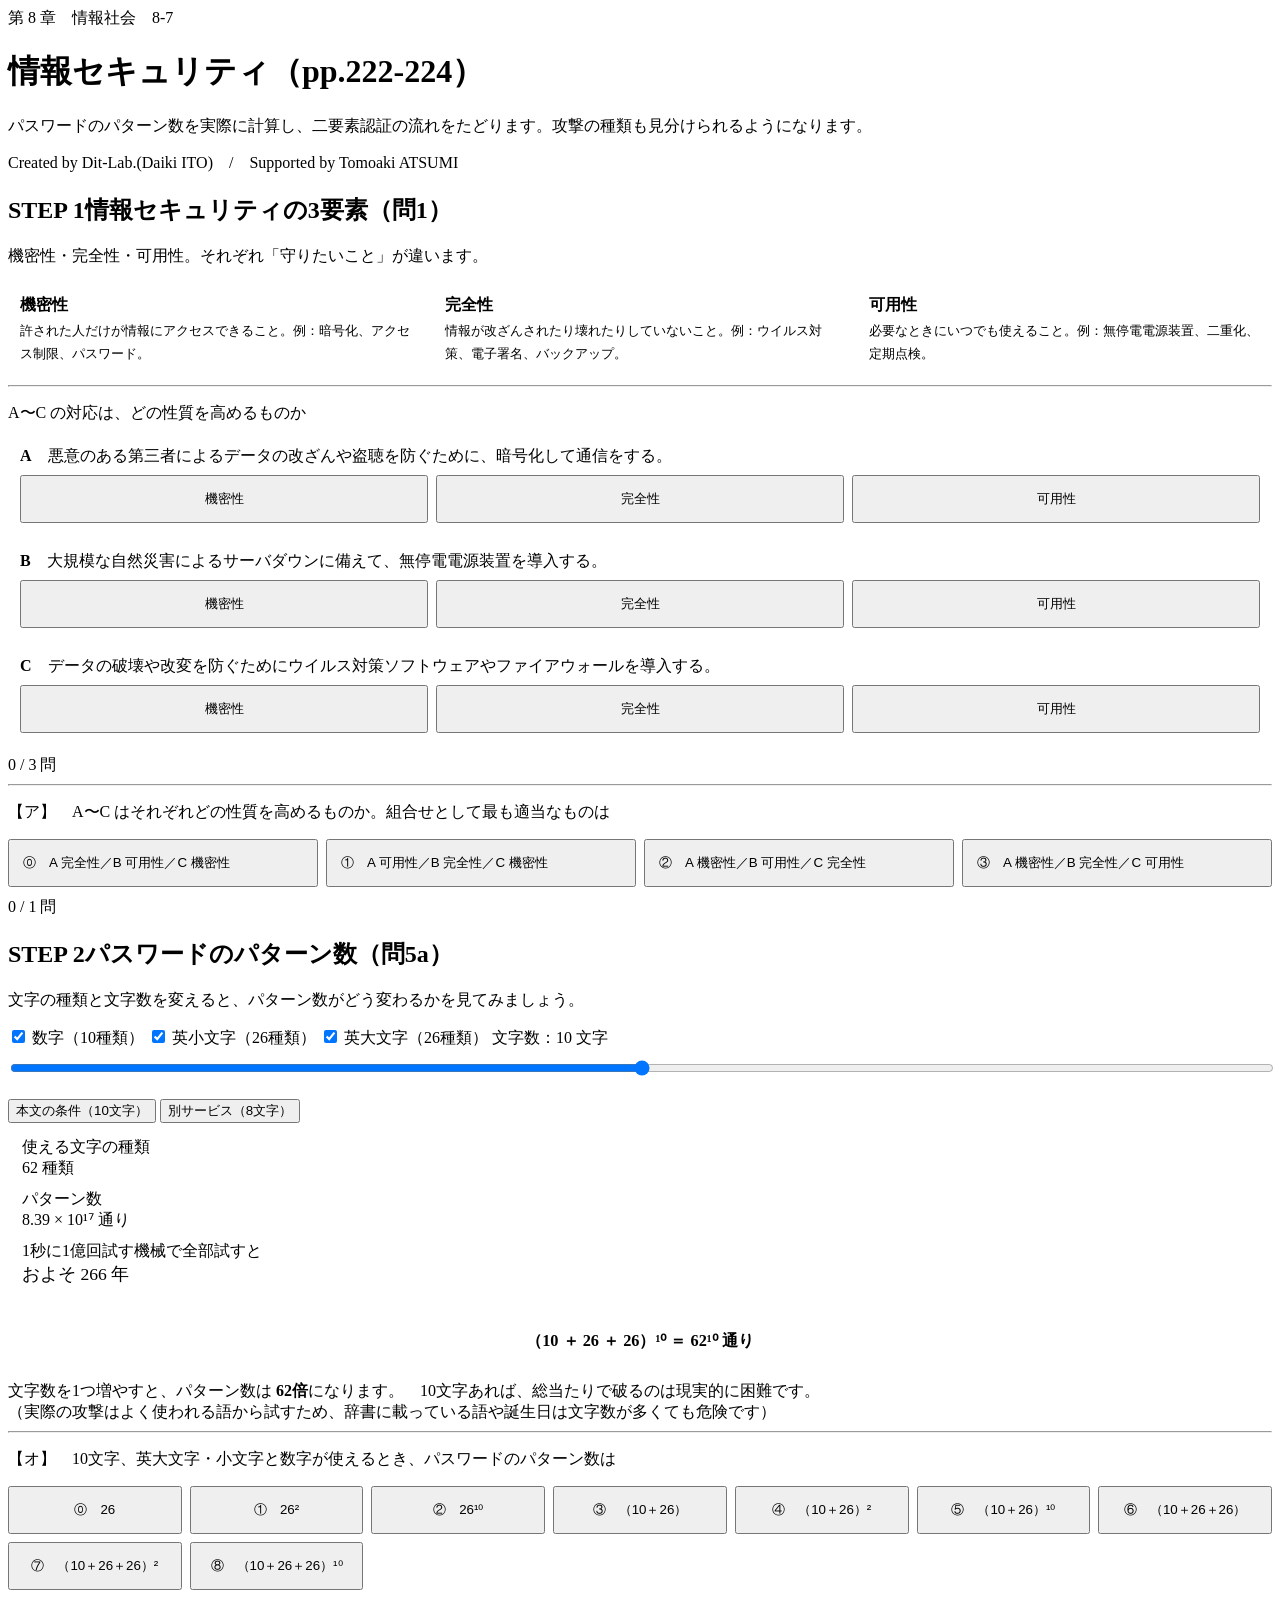
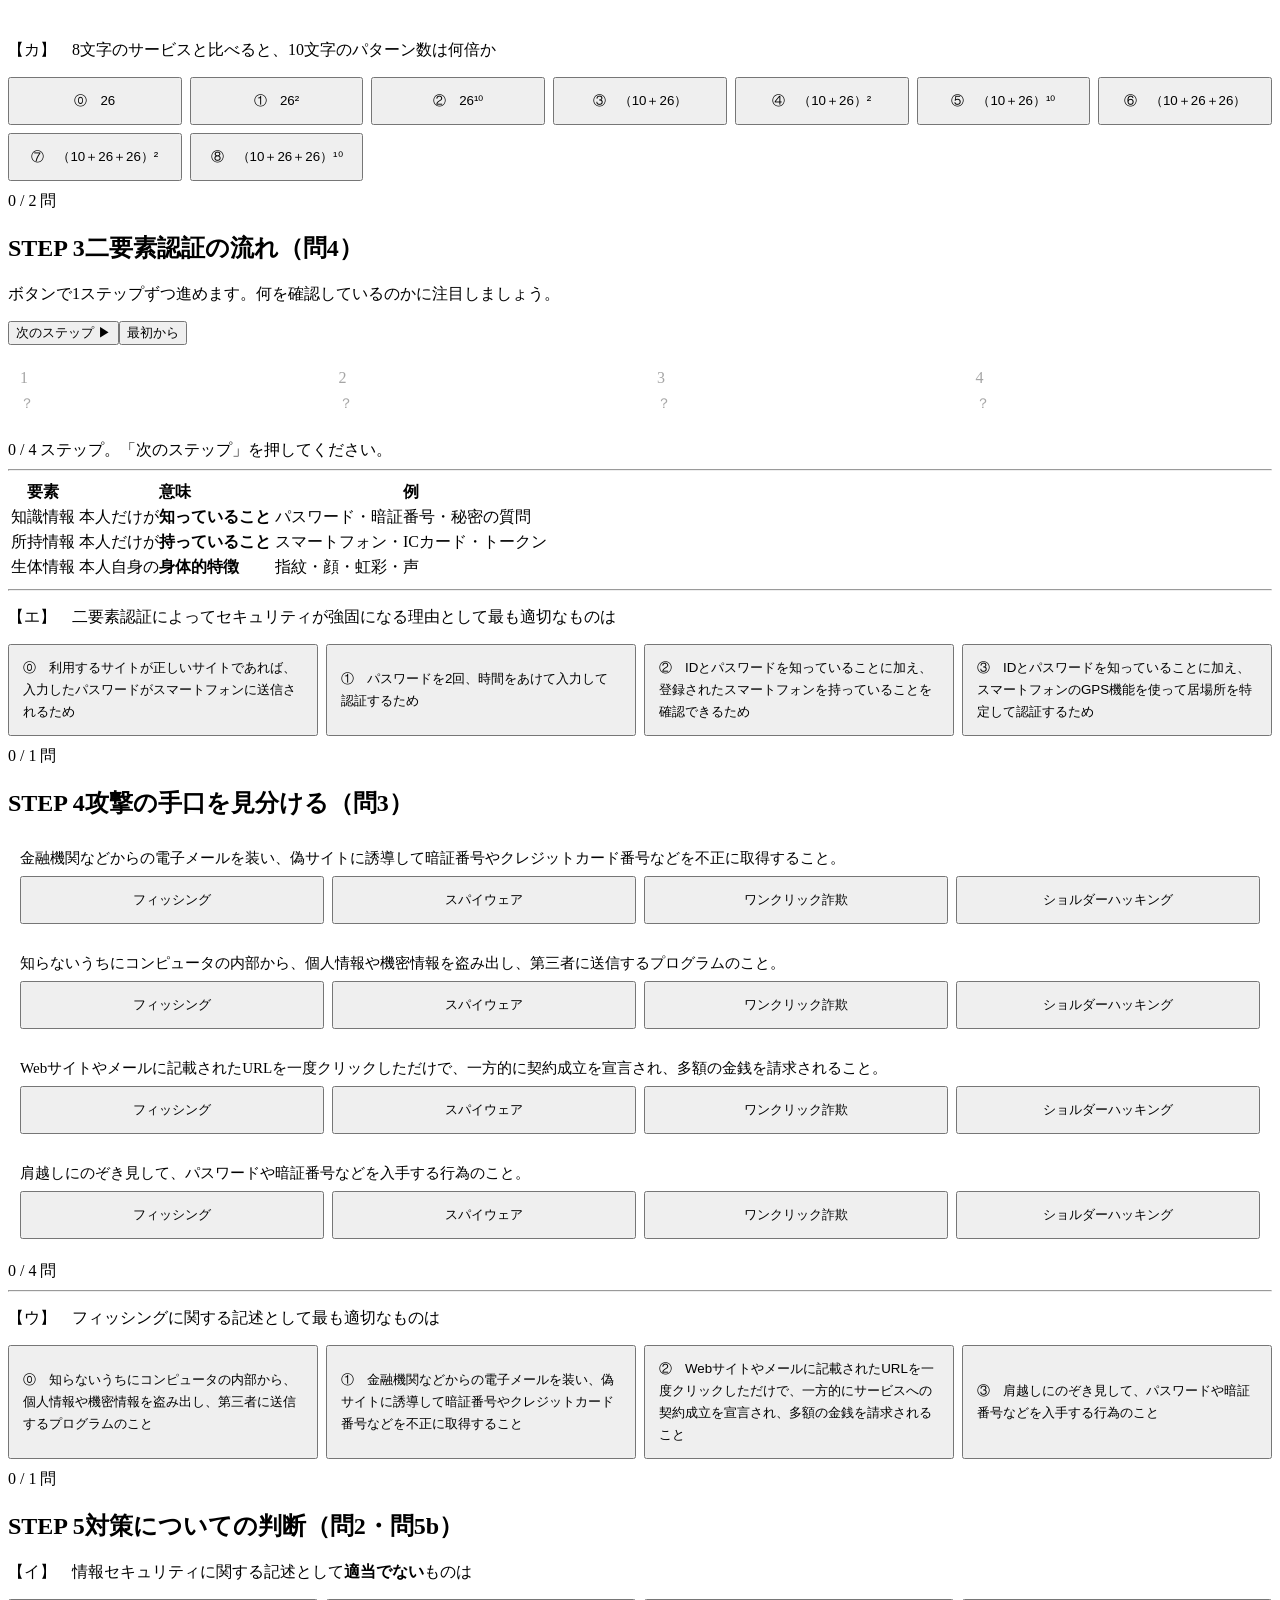
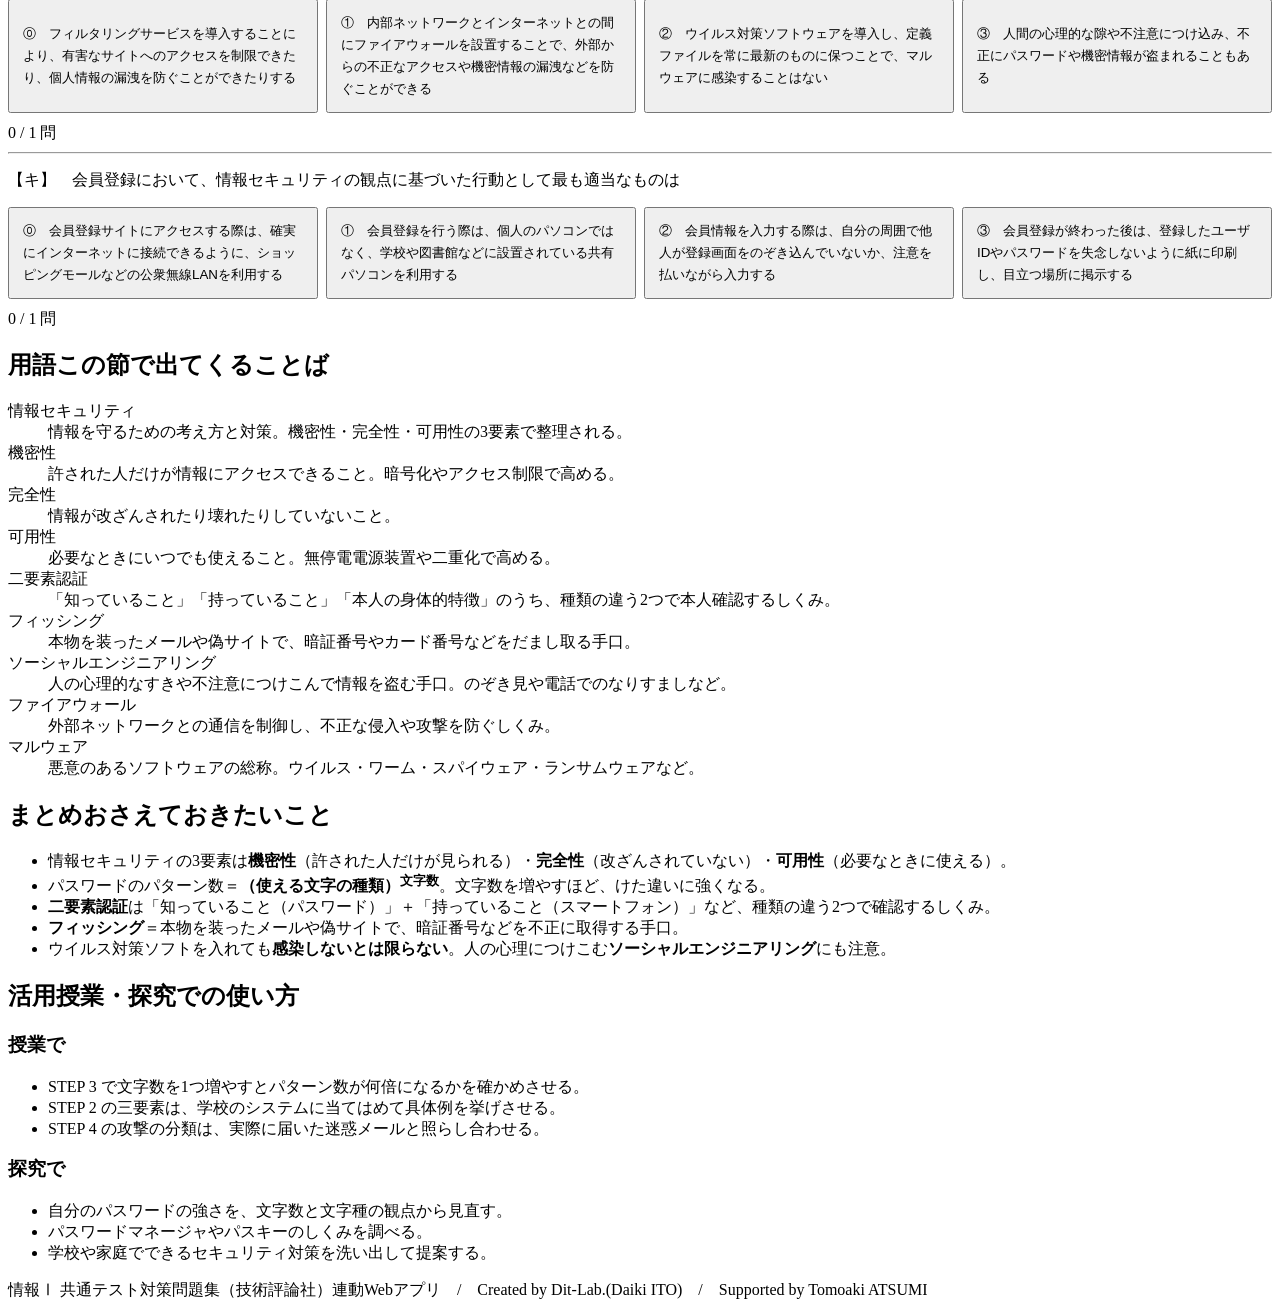
==== commit e06644ab: "fix: 解説文が折り返さず画面からはみ出す場合がある不具合を修正" ====
--- a/index.html
+++ b/index.html
@@ -6,7 +6,7 @@
 <title>情報セキュリティ｜情報Ⅰ共通テスト対策問題集</title>
 <meta name="description" content="パスワードのパターン数を実際に計算し、二要素認証の流れをたどります。攻撃の種類も見分けられるようになります。">
 <link rel="icon" href="data:image/svg+xml,%3Csvg xmlns=%22http://www.w3.org/2000/svg%22 viewBox=%220 0 32 32%22%3E%3Crect width=%2232%22 height=%2232%22 fill=%22%2315181c%22/%3E%3Ctext x=%2216%22 y=%2222%22 font-size=%2218%22 font-family=%22monospace%22 fill=%22%23fff%22 text-anchor=%22middle%22%3E01%3C/text%3E%3C/svg%3E">
-<link rel="stylesheet" href="css/style.css?v=ea93572e">
+<link rel="stylesheet" href="css/style.css?v=1b60c856">
 <link rel="stylesheet" href="css/app.css?v=cb0b3a23">
 </head>
 <body>
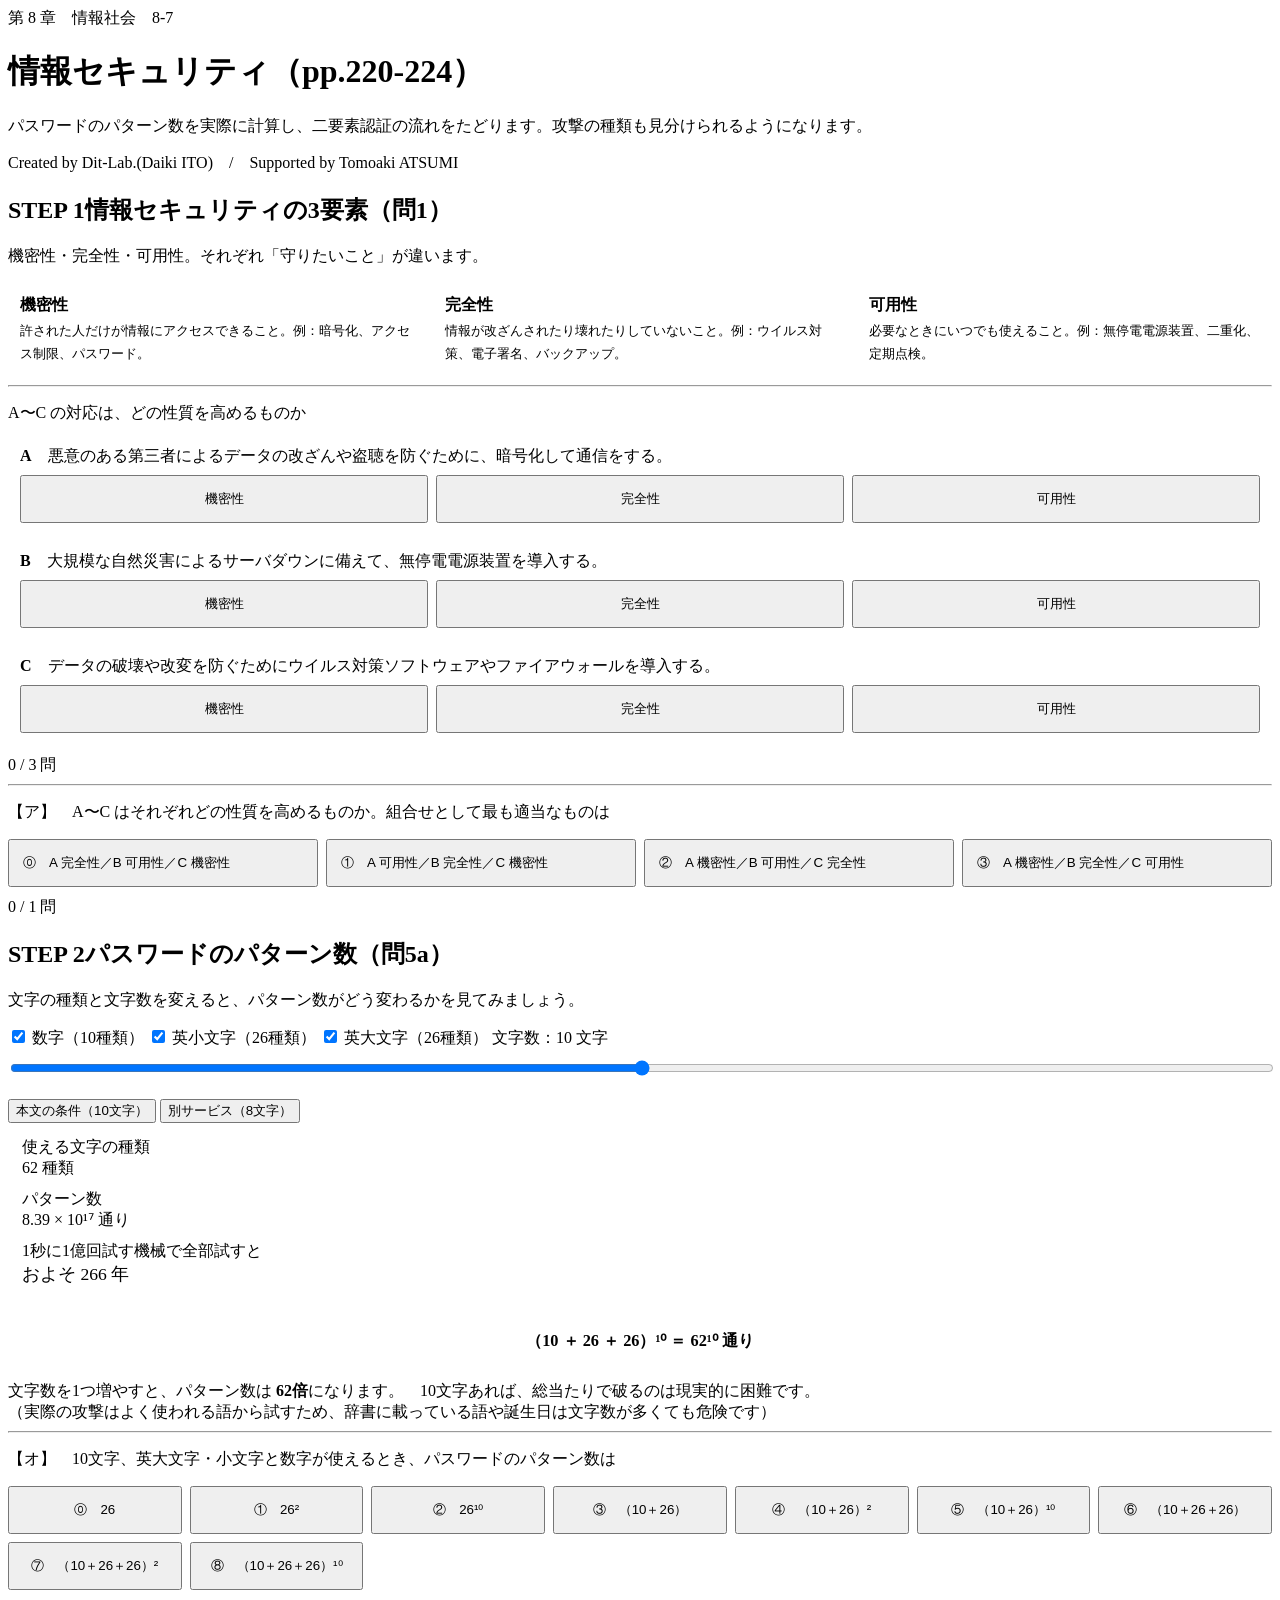
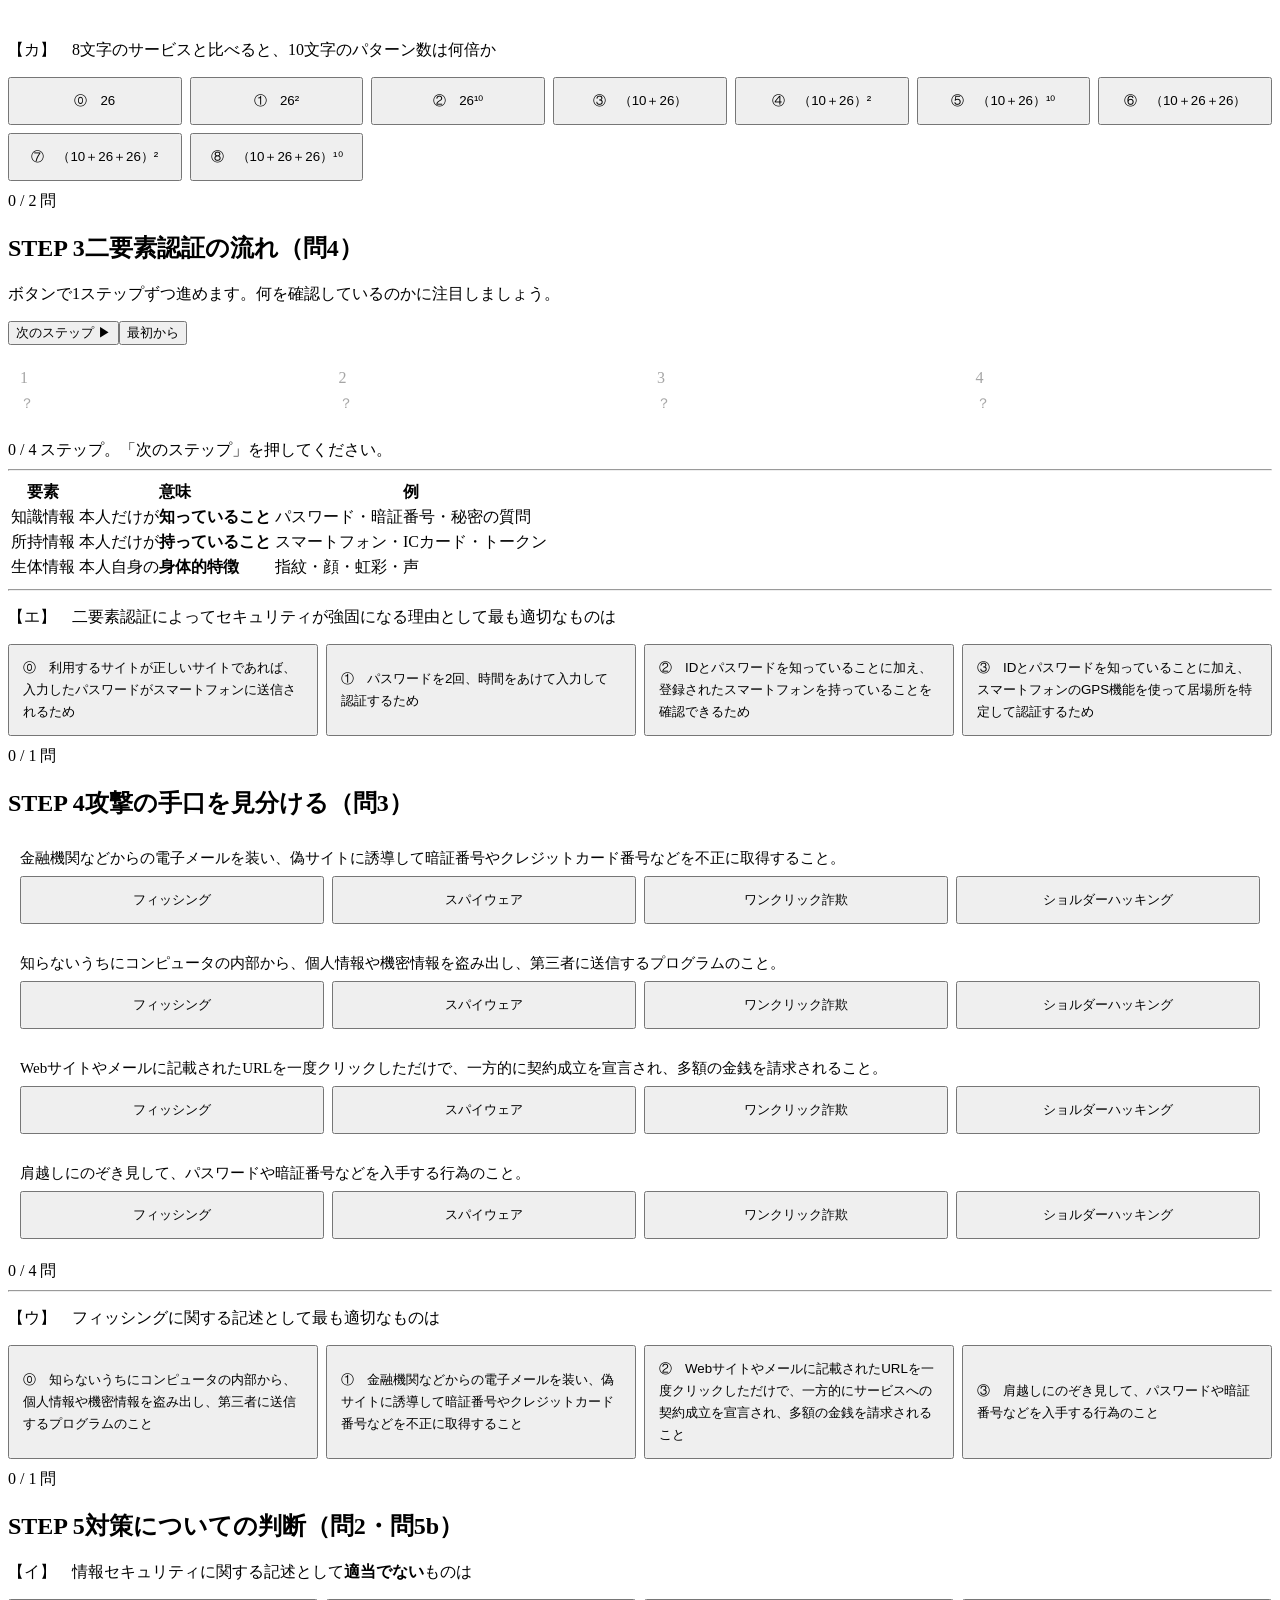
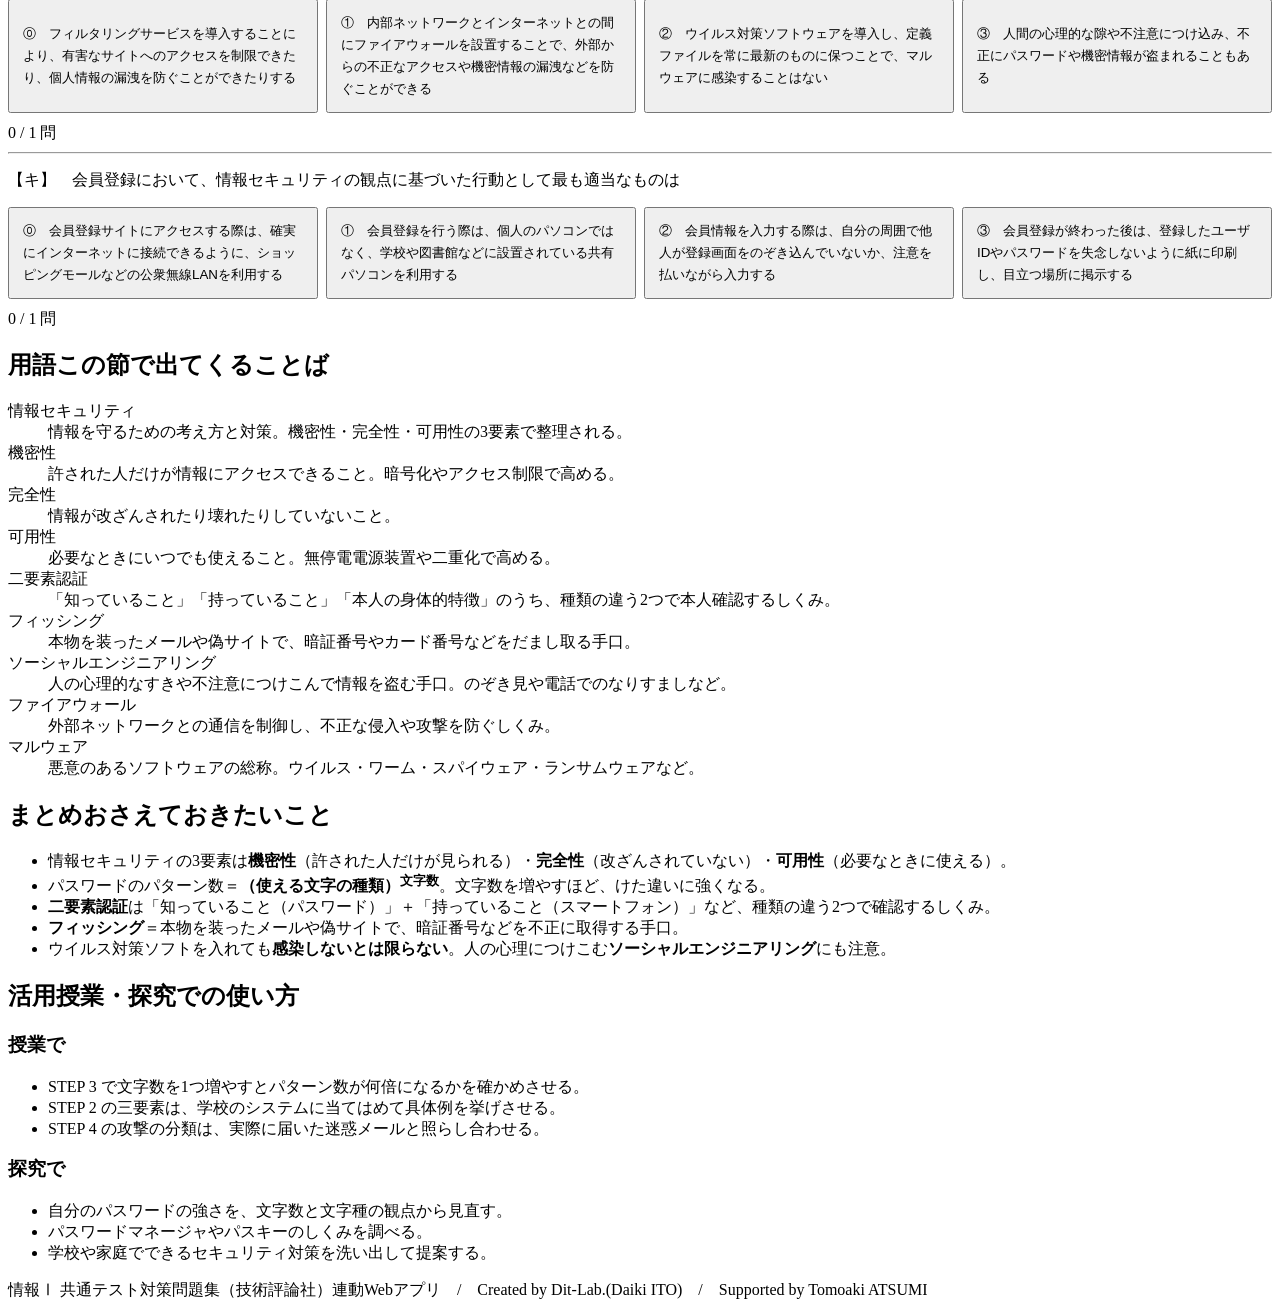
==== commit 436da88d: "fix: タイトルのページ数表記を台割・最終原稿に合わせて修正" ====
--- a/index.html
+++ b/index.html
@@ -6,7 +6,7 @@
 <title>情報セキュリティ｜情報Ⅰ共通テスト対策問題集</title>
 <meta name="description" content="パスワードのパターン数を実際に計算し、二要素認証の流れをたどります。攻撃の種類も見分けられるようになります。">
 <link rel="icon" href="data:image/svg+xml,%3Csvg xmlns=%22http://www.w3.org/2000/svg%22 viewBox=%220 0 32 32%22%3E%3Crect width=%2232%22 height=%2232%22 fill=%22%2315181c%22/%3E%3Ctext x=%2216%22 y=%2222%22 font-size=%2218%22 font-family=%22monospace%22 fill=%22%23fff%22 text-anchor=%22middle%22%3E01%3C/text%3E%3C/svg%3E">
-<link rel="stylesheet" href="css/style.css?v=1b60c856">
+<link rel="stylesheet" href="css/style.css?v=bdbb3cb0">
 <link rel="stylesheet" href="css/app.css?v=cb0b3a23">
 </head>
 <body>
@@ -14,7 +14,7 @@
 <header class="app-header">
   <div class="inner">
     <span class="eyebrow">第 8 章　情報社会　8-7</span>
-    <h1>情報セキュリティ（pp.222-224）</h1>
+    <h1>情報セキュリティ（pp.220-224）</h1>
     <p class="lead">パスワードのパターン数を実際に計算し、二要素認証の流れをたどります。攻撃の種類も見分けられるようになります。</p>
     <p class="credit">Created by Dit-Lab.(Daiki ITO)　/　Supported by Tomoaki ATSUMI</p>
   </div>
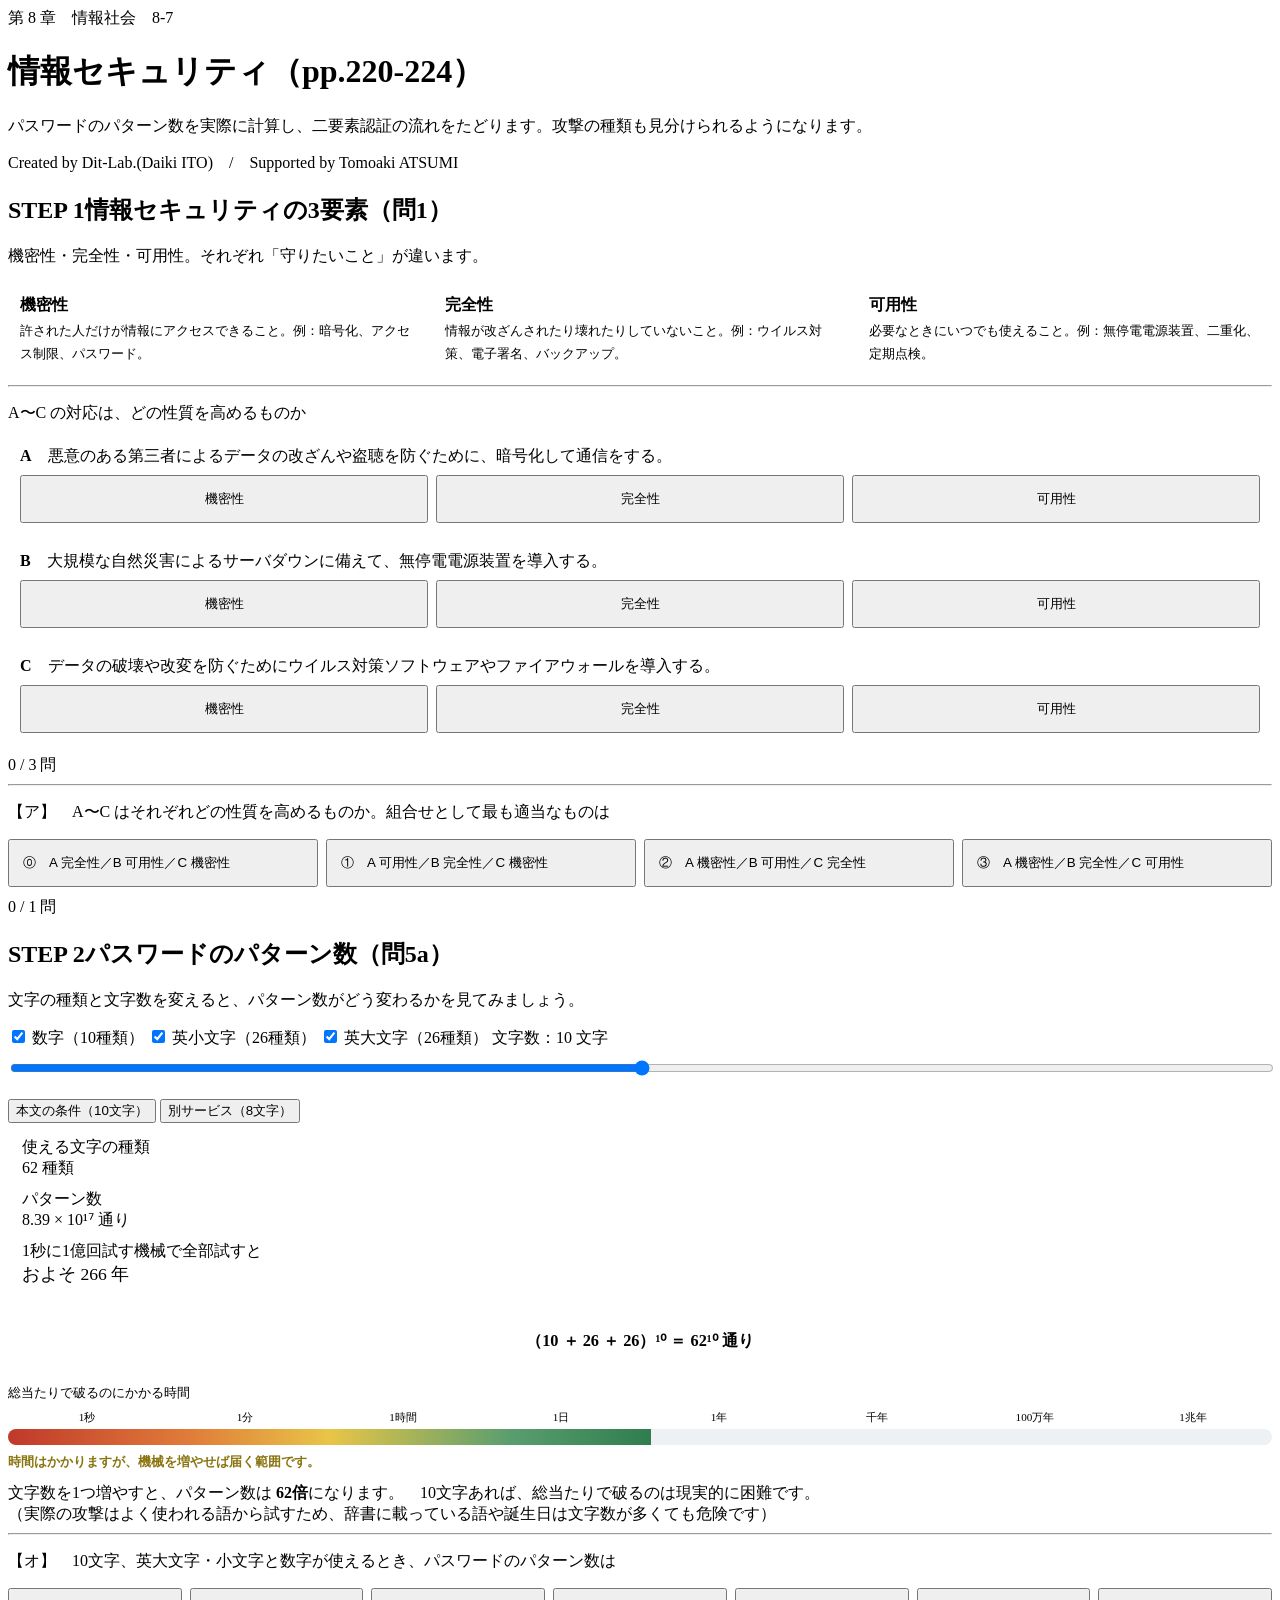
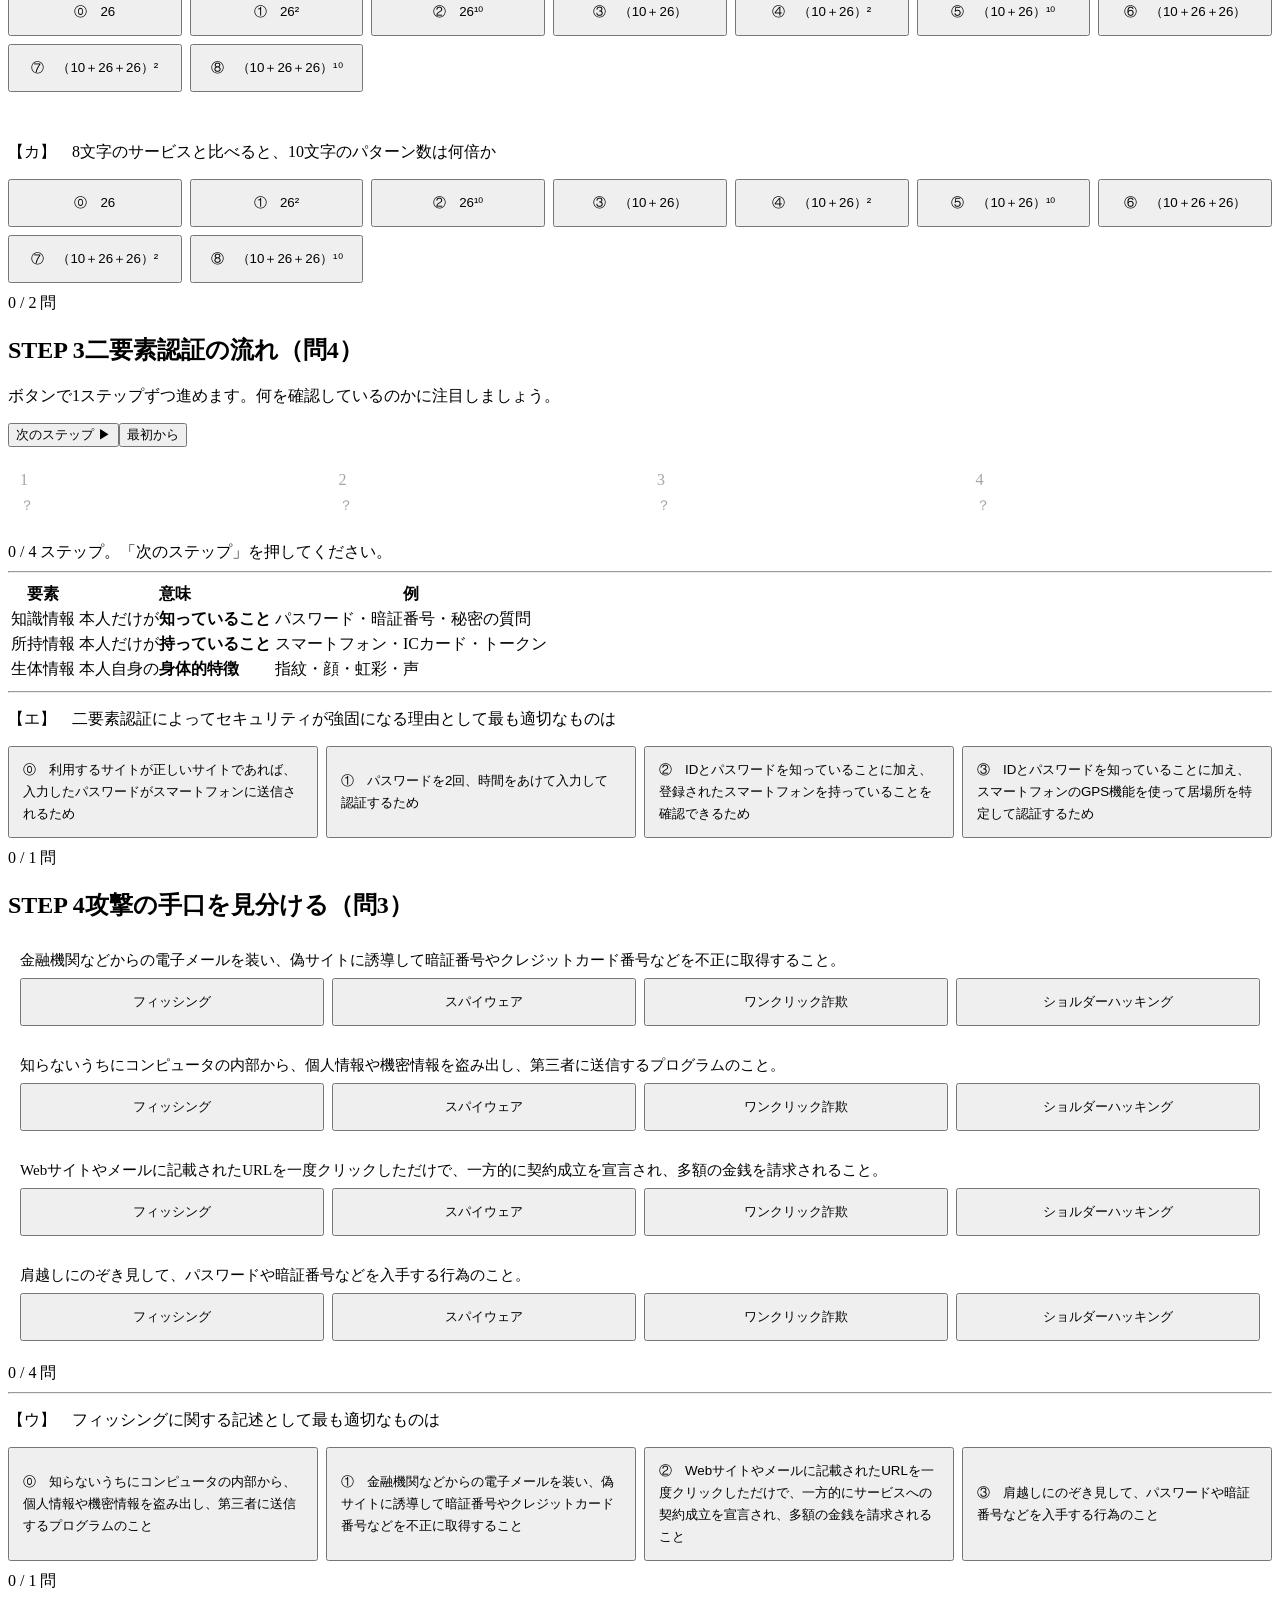
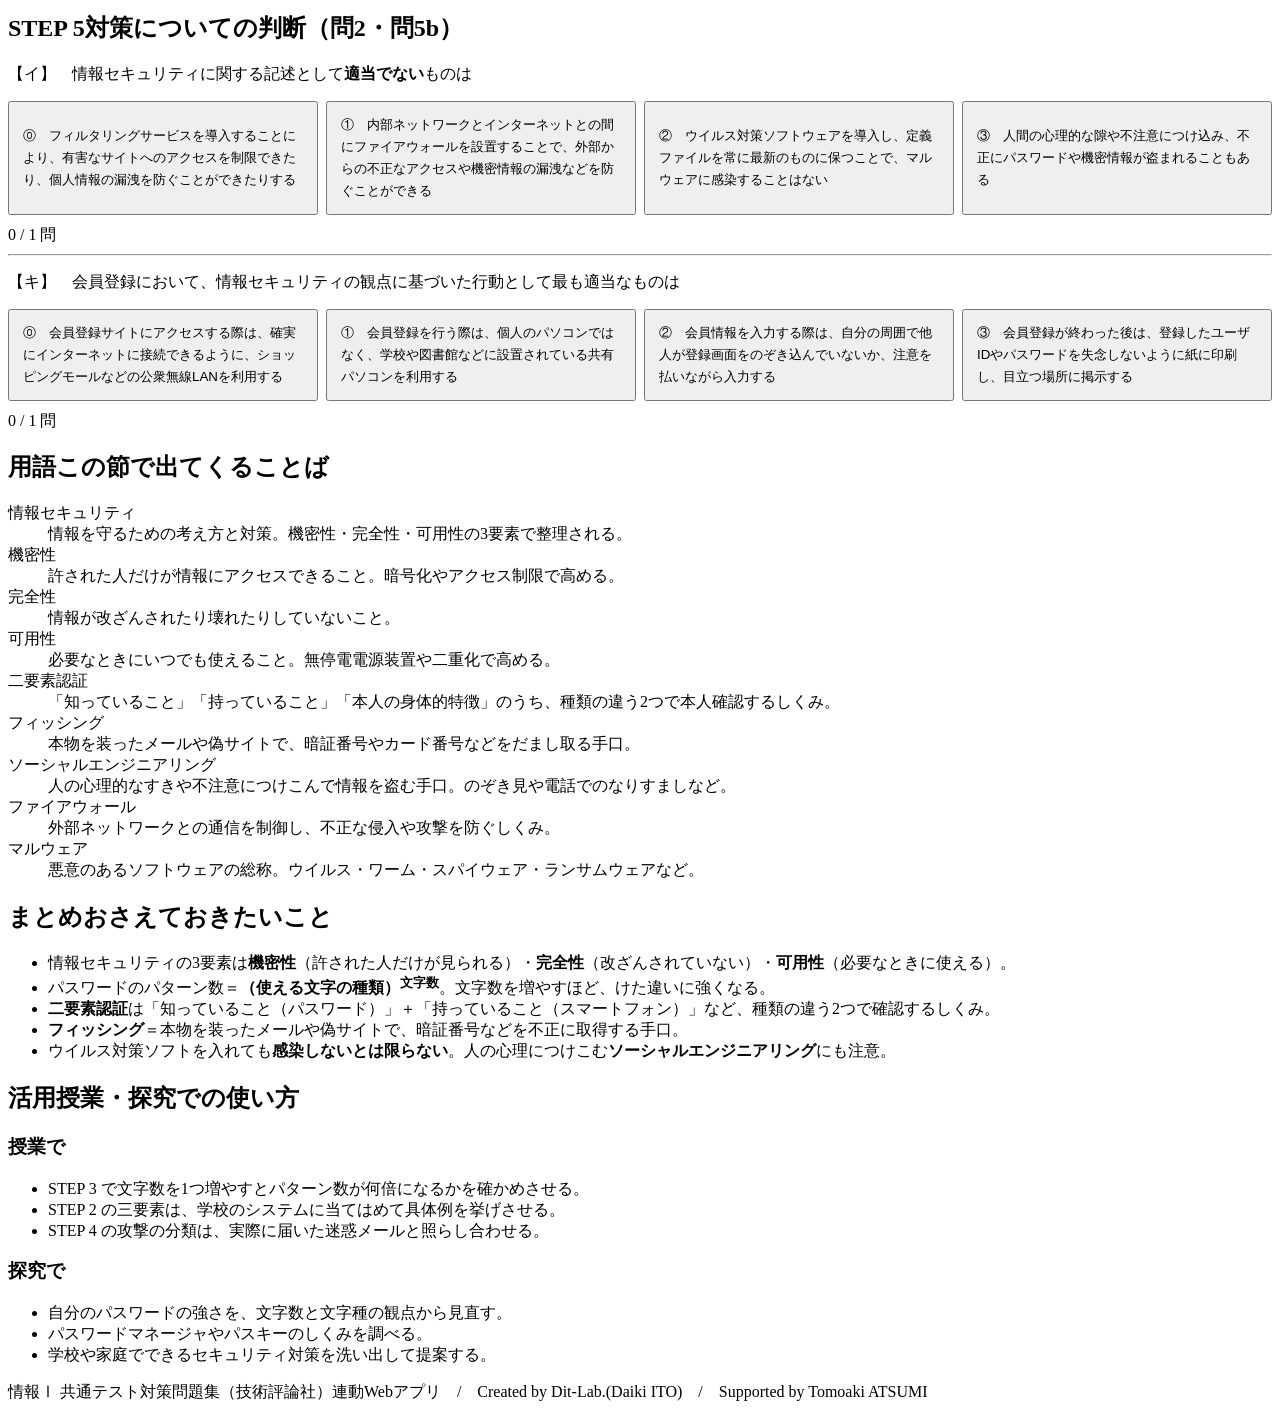
==== commit c81822a0: "feat: パスワード解読時間を対数バーで可視化（桁の伸びがイメージできるように）" ====
--- a/index.html
+++ b/index.html
@@ -7,7 +7,7 @@
 <meta name="description" content="パスワードのパターン数を実際に計算し、二要素認証の流れをたどります。攻撃の種類も見分けられるようになります。">
 <link rel="icon" href="data:image/svg+xml,%3Csvg xmlns=%22http://www.w3.org/2000/svg%22 viewBox=%220 0 32 32%22%3E%3Crect width=%2232%22 height=%2232%22 fill=%22%2315181c%22/%3E%3Ctext x=%2216%22 y=%2222%22 font-size=%2218%22 font-family=%22monospace%22 fill=%22%23fff%22 text-anchor=%22middle%22%3E01%3C/text%3E%3C/svg%3E">
 <link rel="stylesheet" href="css/style.css?v=bdbb3cb0">
-<link rel="stylesheet" href="css/app.css?v=cb0b3a23">
+<link rel="stylesheet" href="css/app.css?v=4eb703d7">
 </head>
 <body>
 
@@ -64,6 +64,13 @@
         </div>
       </div>
       <div class="eqbox" id="pwEq" style="margin-top:12px">—</div>
+
+      <div class="crack">
+        <div class="clabel">総当たりで破るのにかかる時間</div>
+        <div class="cscale"><span>1秒</span><span>1分</span><span>1時間</span><span>1日</span><span>1年</span><span>千年</span><span>100万年</span><span>1兆年</span></div>
+        <div class="ctrack"><i class="cfill" id="cFill"></i><i class="cmark" id="cMark"></i></div>
+        <div class="czone" id="cZone"></div>
+      </div>
       <div class="note" id="pwNote" style="margin-top:12px"></div>
       <hr class="sep">
       <div id="q5Box"></div>
@@ -152,6 +159,6 @@
 
 <script src="js/terms.js?v=b64c34e1"></script>
 <script src="js/quiz.js?v=13402362"></script>
-<script src="js/app.js?v=e96e88a3"></script>
+<script src="js/app.js?v=8c45248d"></script>
 </body>
 </html>
--- a/css/app.css
+++ b/css/app.css
@@ -33,3 +33,18 @@
 .attacks{display:grid;grid-template-columns:1fr;gap:10px}
 .attacks .a{border:1px solid var(--line);border-radius:3px;padding:10px 12px}
 .attacks .a .q{margin-bottom:8px;font-size:.94rem}
+
+/* --- 解読時間の対数バー（STEP 2） --- */
+.crack{margin-top:16px}
+.crack .clabel{font-size:.8rem;color:var(--ink-2);margin-bottom:8px}
+.cscale{display:flex;justify-content:space-between;font-size:.7rem;color:var(--muted);margin-bottom:4px}
+.cscale span{flex:1;text-align:center}
+.ctrack{position:relative;height:16px;border-radius:8px;overflow:hidden;
+  background:#eef1f4;border:1px solid var(--rule)}
+.cfill{position:absolute;left:0;top:0;bottom:0;width:0;
+  background:linear-gradient(90deg,#c0392b 0%,#e07b39 28%,#e8c547 50%,#5a9e6f 78%,#2f7d4f 100%);
+  transition:width .6s cubic-bezier(.45,.05,.35,1)}
+.cmark{position:absolute;top:0;bottom:0;width:3px;background:var(--ink);opacity:.55;
+  transition:left .6s cubic-bezier(.45,.05,.35,1)}
+.czone{margin-top:8px;font-size:.84rem;font-weight:700}
+.czone.z0{color:#c0392b}.czone.z1{color:#c06a1e}.czone.z2{color:#8a7410}.czone.z3{color:#2f7d4f}
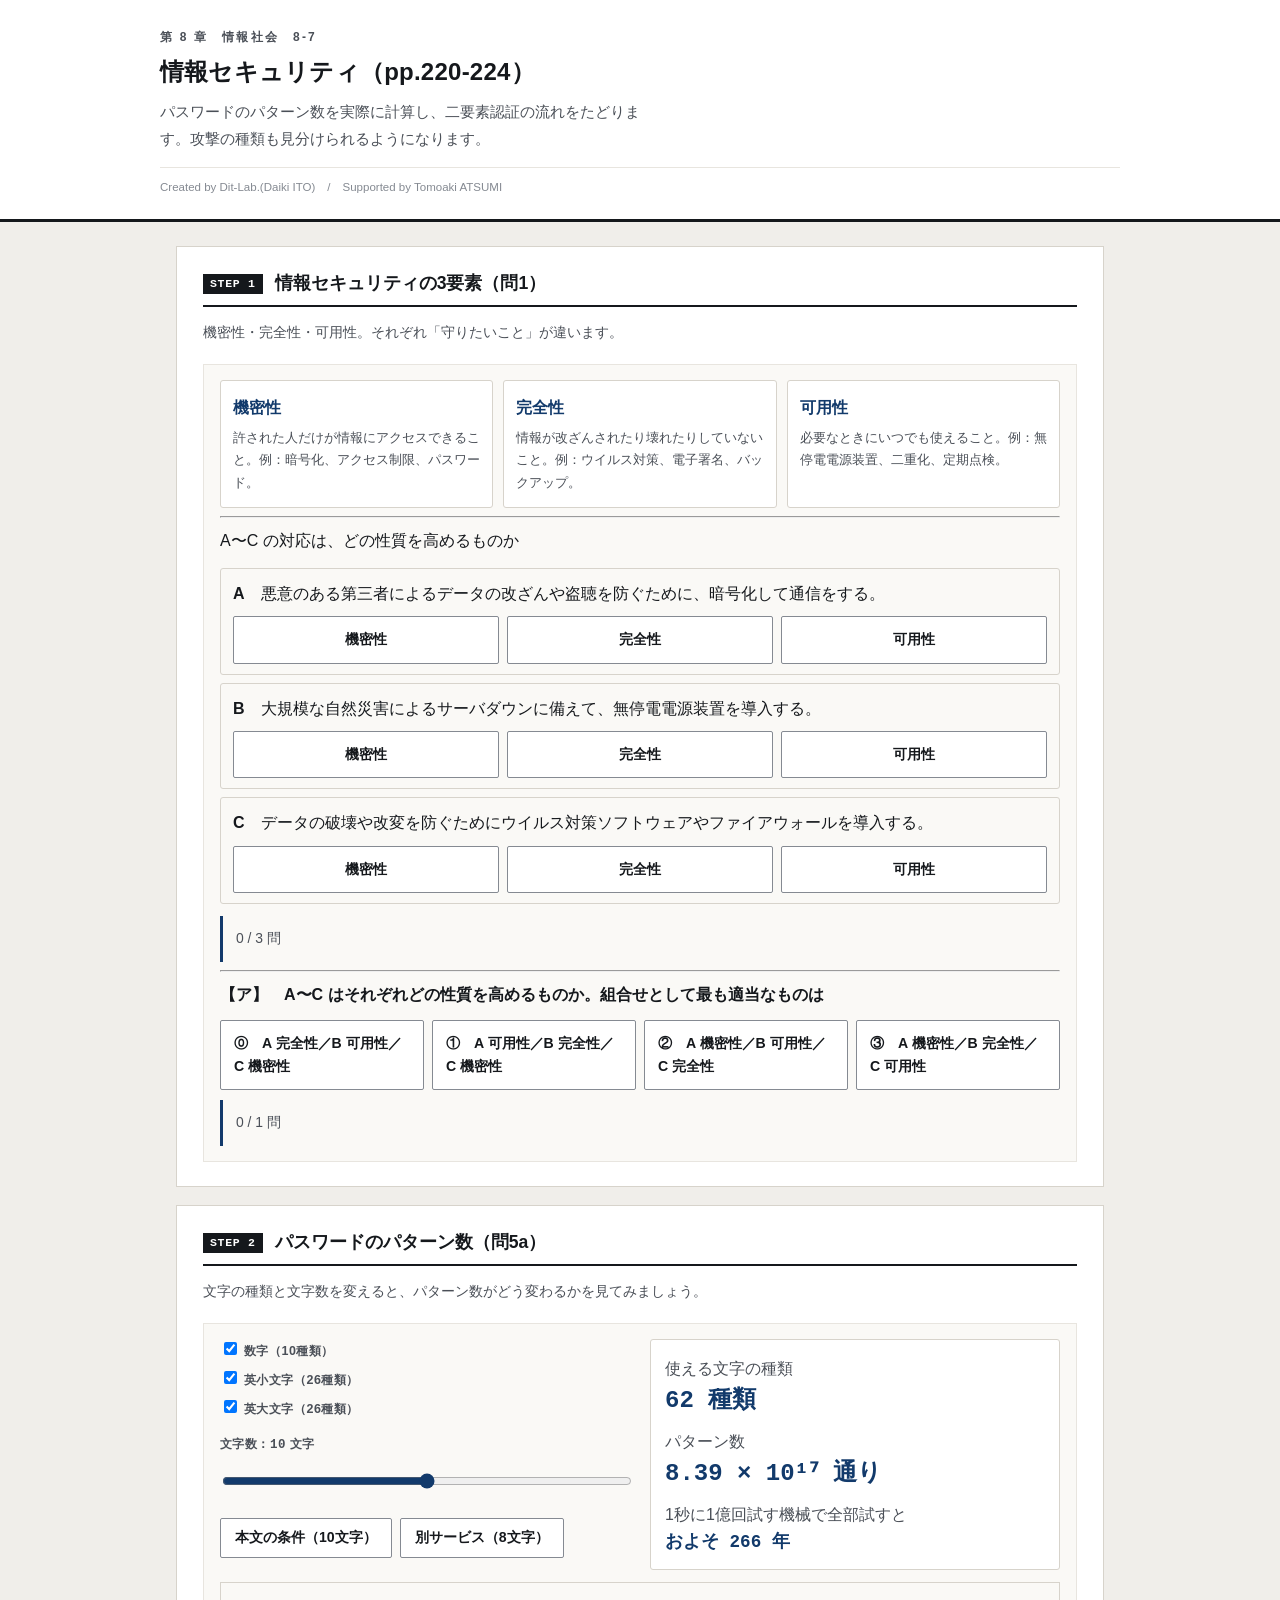
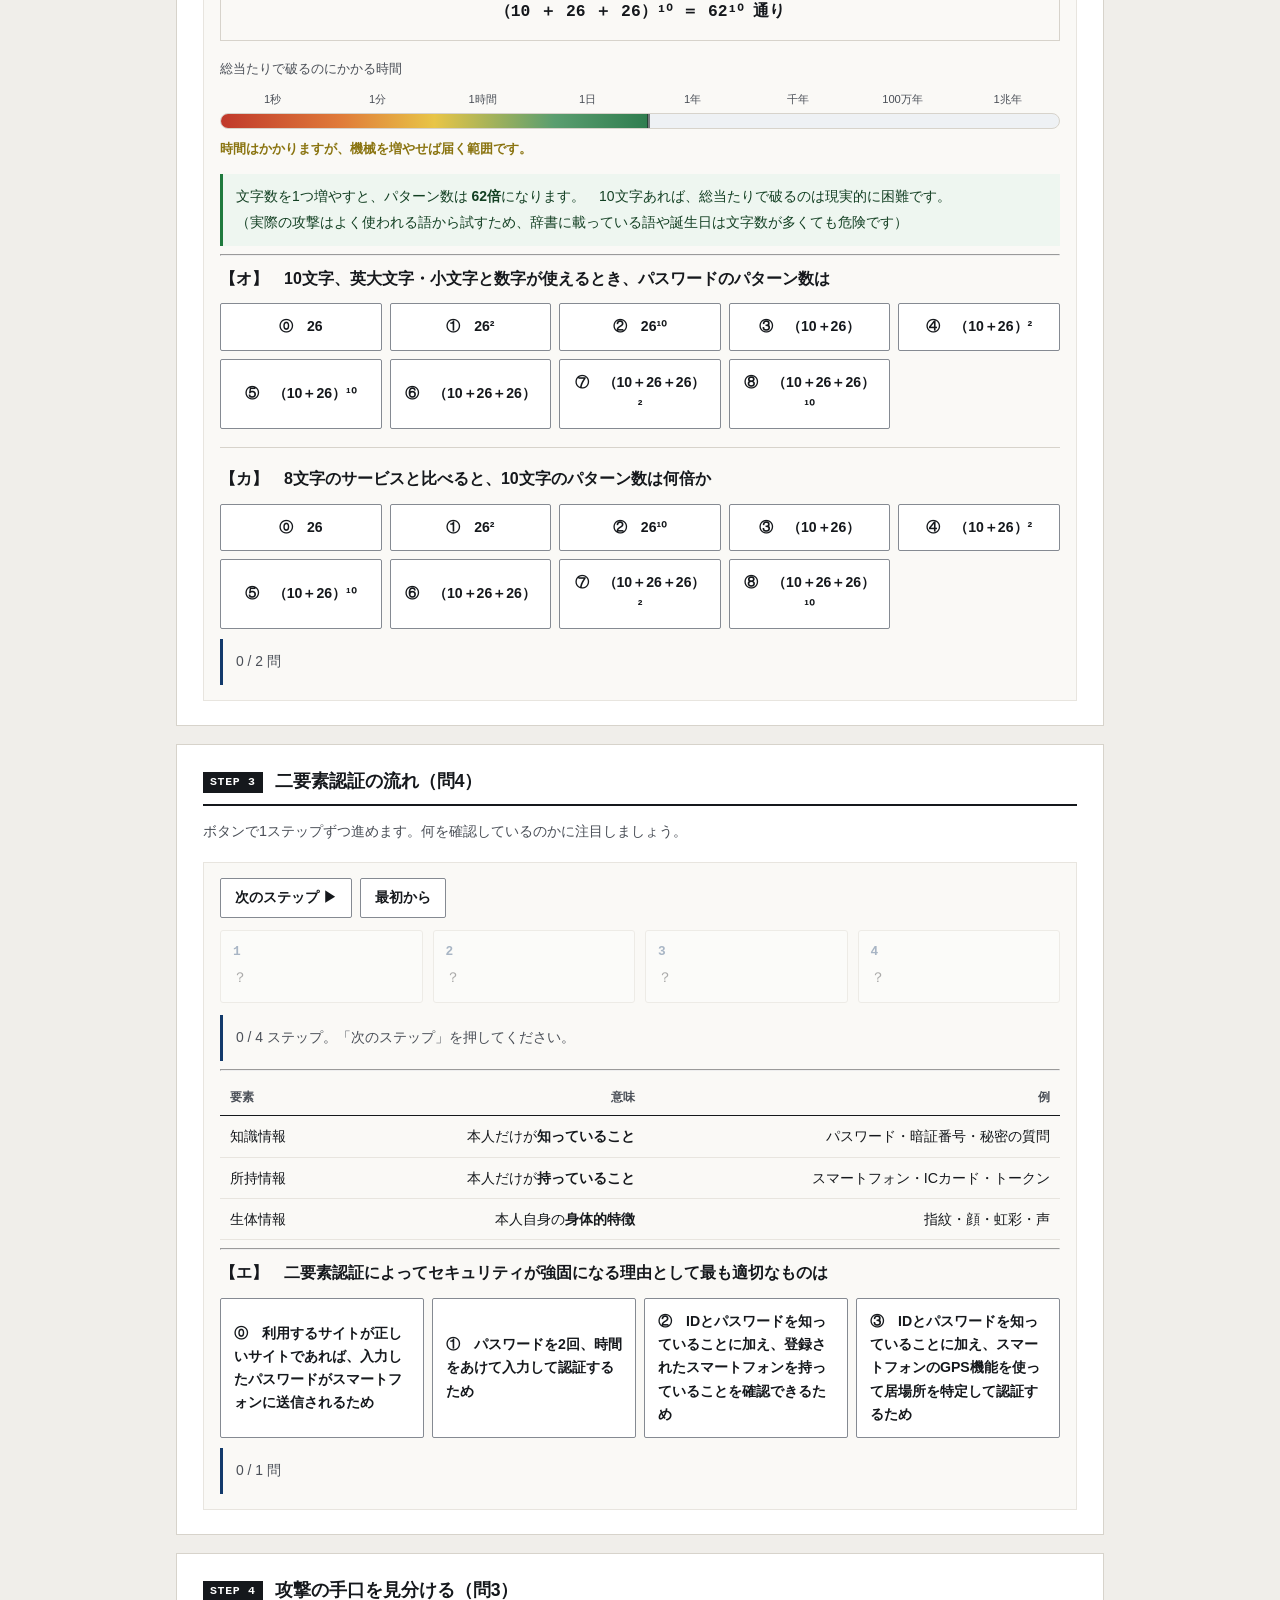
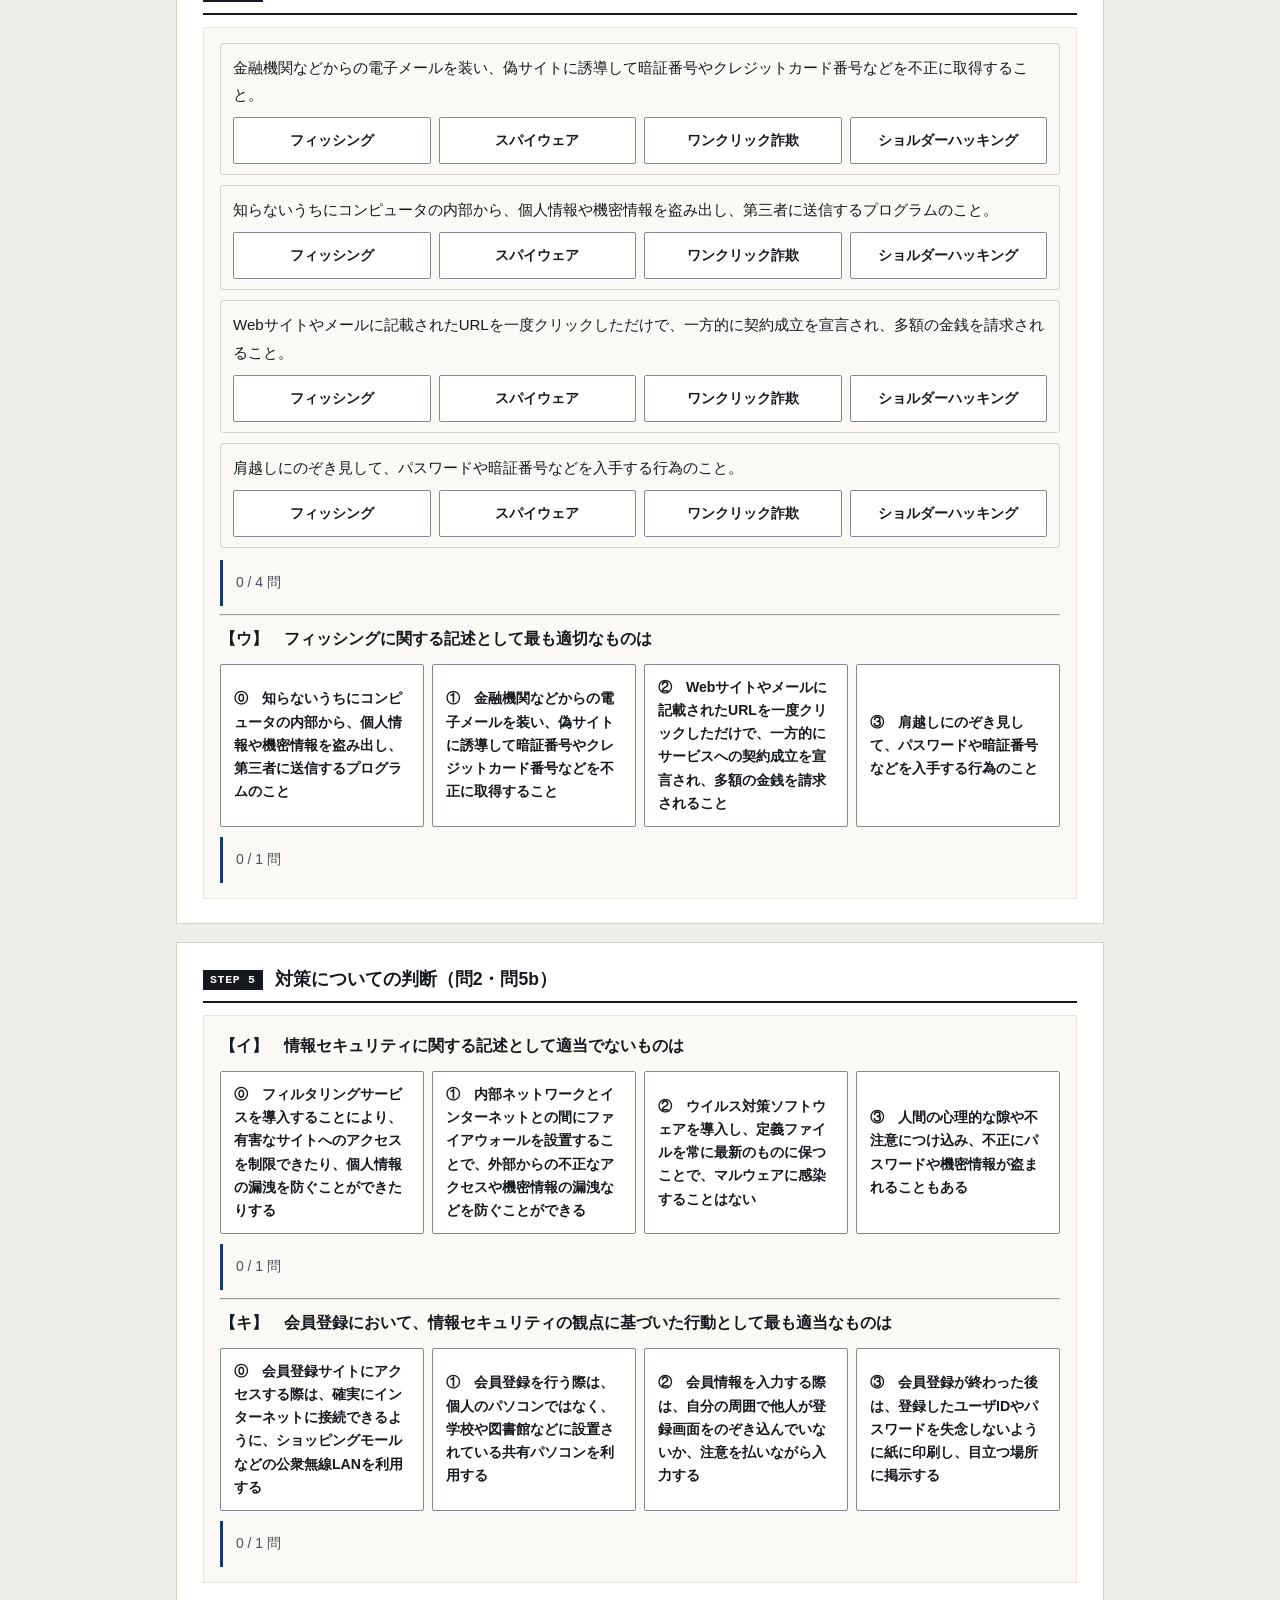
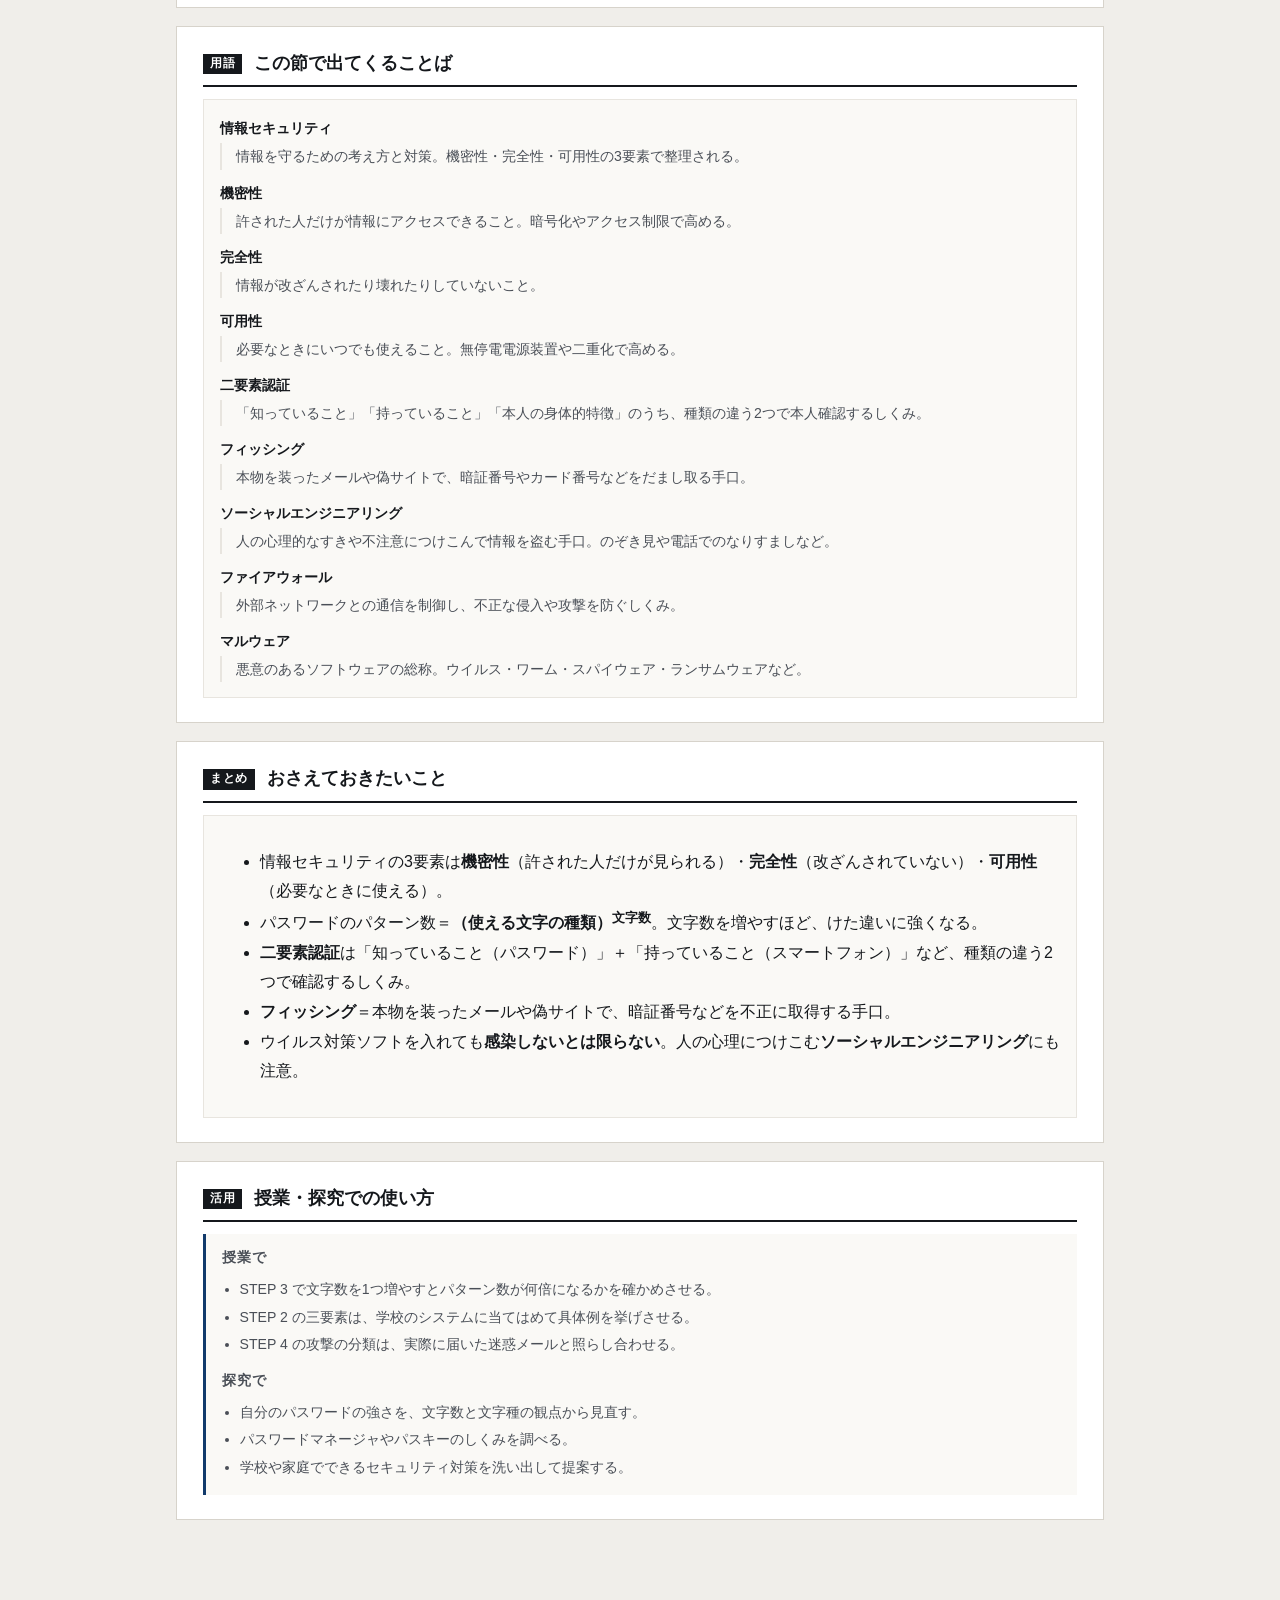
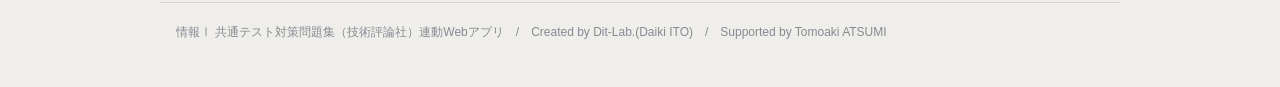
==== commit 5d97f8fe: "fix: 未定義のCSS変数（--line/--muted/--sans）で枠線と文字色が消えていた問題を修正" ====
--- a/index.html
+++ b/index.html
@@ -6,7 +6,7 @@
 <title>情報セキュリティ｜情報Ⅰ共通テスト対策問題集</title>
 <meta name="description" content="パスワードのパターン数を実際に計算し、二要素認証の流れをたどります。攻撃の種類も見分けられるようになります。">
 <link rel="icon" href="data:image/svg+xml,%3Csvg xmlns=%22http://www.w3.org/2000/svg%22 viewBox=%220 0 32 32%22%3E%3Crect width=%2232%22 height=%2232%22 fill=%22%2315181c%22/%3E%3Ctext x=%2216%22 y=%2222%22 font-size=%2218%22 font-family=%22monospace%22 fill=%22%23fff%22 text-anchor=%22middle%22%3E01%3C/text%3E%3C/svg%3E">
-<link rel="stylesheet" href="css/style.css?v=bdbb3cb0">
+<link rel="stylesheet" href="css/style.css?v=88681cd4">
 <link rel="stylesheet" href="css/app.css?v=4eb703d7">
 </head>
 <body>
--- a/css/style.css
+++ b/css/style.css
@@ -0,0 +1,304 @@
+/* =========================================================
+   情報Ⅰ 共通テスト対策問題集 — Web アプリ共通スタイル
+   紙面（参考書）に寄せた設計。装飾色は使わず、色は意味を持つときだけ。
+   ========================================================= */
+
+:root{
+  --paper:#ffffff;
+  --paper-2:#faf9f6;      /* うすい紙 */
+  --bg:#f0eeea;           /* 台紙 */
+  --ink:#15181c;
+  --ink-2:#4a4f57;
+  --ink-3:#858a92;
+  --rule:#d7d3cb;
+  /* 旧名のまま書かれているアプリ用の別名（未定義だと枠線や文字色が消えるため） */
+  --line: var(--rule);
+  --muted: var(--ink-2);
+  --sans: var(--font);         /* 罫線 */
+  --rule-2:#e8e5df;
+  --accent:#123a6b;       /* 濃紺。主要操作と現在地だけに使う */
+  --accent-w:#e9eef6;
+  --zero:#c0392b;         /* 左＝0 */
+  --one:#1d4ed8;          /* 右＝1 */
+  --ok:#1f7a3d;   --ok-bg:#eef6f0;
+  --ng:#b3261e;   --ng-bg:#fbefee;
+  --warn:#8a5a00; --warn-bg:#fbf5e8;
+  --font:"Hiragino Kaku Gothic ProN","Hiragino Sans","Yu Gothic Medium","Yu Gothic",
+         "Noto Sans JP",Meiryo,-apple-system,BlinkMacSystemFont,sans-serif;
+  --mono:"SFMono-Regular",Menlo,Consolas,"Courier New",monospace;
+}
+
+*{box-sizing:border-box}
+[hidden]{display:none !important}
+html{-webkit-text-size-adjust:100%}
+body{
+  margin:0; background:var(--bg); color:var(--ink);
+  font-family:var(--font); font-size:16px; line-height:1.85;
+  font-feature-settings:"palt" 1;
+}
+h1,h2,h3,h4{line-height:1.45; margin:0; font-weight:700}
+p{margin:0 0 .75em} p:last-child{margin-bottom:0}
+a{color:var(--accent)}
+
+/* ---------- 標題 ---------- */
+.app-header{background:var(--paper); border-bottom:3px solid var(--ink); padding:26px 20px 20px}
+.app-header .inner{max-width:960px; margin:0 auto}
+.app-header .eyebrow{
+  font-size:.75rem; font-weight:700; color:var(--ink-2); letter-spacing:.18em;
+  display:block; margin-bottom:7px;
+}
+.app-header h1{font-size:1.5rem; letter-spacing:.01em}
+.app-header .lead{font-size:.92rem; color:var(--ink-2); margin-top:9px; max-width:60ch}
+.app-header .credit{
+  font-size:.72rem; color:var(--ink-3); margin-top:14px;
+  padding-top:9px; border-top:1px solid var(--rule-2);
+}
+
+/* ---------- 版面 ---------- */
+.wrap{max-width:960px; margin:0 auto; padding:24px 16px 64px}
+.step{background:var(--paper); border:1px solid var(--rule); padding:24px 26px; margin-bottom:18px}
+.step > h2{
+  display:flex; align-items:baseline; gap:12px; font-size:1.1rem;
+  padding-bottom:9px; border-bottom:2px solid var(--ink); margin-bottom:12px;
+}
+.step > h2 .no{
+  flex:none; font-family:var(--mono); font-size:.72rem; font-weight:700;
+  background:var(--ink); color:var(--paper); padding:2px 7px; letter-spacing:.06em;
+  position:relative; top:-2px;
+}
+.step > .desc{color:var(--ink-2); font-size:.9rem; margin-bottom:18px}
+.step[hidden]{display:none}
+
+.grid{display:grid; gap:20px}
+.grid > *{min-width:0}          /* 子の中身で列が広がるのを防ぐ */
+@media(min-width:800px){ .grid.c2{grid-template-columns:1fr 1fr} }
+@media(min-width:800px){ .grid.c21{grid-template-columns:1.45fr 1fr} }
+
+.panel{border:1px solid var(--rule-2); background:var(--paper-2); padding:15px 16px; min-width:0}
+.panel > h3{
+  font-size:.8rem; font-weight:700; color:var(--ink-2); letter-spacing:.08em;
+  margin-bottom:12px; padding-bottom:6px; border-bottom:1px solid var(--rule);
+}
+
+/* ---------- 部品 ---------- */
+.btn{
+  appearance:none; border:1px solid var(--ink-3); background:var(--paper); color:var(--ink);
+  font-family:inherit; font-size:.88rem; font-weight:700; padding:8px 14px;
+  border-radius:2px; cursor:pointer; min-height:40px; line-height:1.4;
+  transition:background .12s, border-color .12s, color .12s;
+}
+.btn:hover:not(:disabled){background:var(--accent-w); border-color:var(--accent); color:var(--accent)}
+.btn:disabled{opacity:.35; cursor:not-allowed}
+.btn.primary{background:var(--accent); color:var(--paper); border-color:var(--accent)}
+.btn.primary:hover:not(:disabled){background:#0d2c53; color:var(--paper)}
+.btn.ghost{border-color:var(--rule); color:var(--ink-2)}
+.btn.sm{font-size:.8rem; padding:5px 10px; min-height:34px}
+.btn-row{display:flex; flex-wrap:wrap; gap:8px; align-items:center}
+
+/* タブ（見出し下線式） */
+.seg{display:flex; gap:0; border-bottom:1px solid var(--rule)}
+.seg button{
+  appearance:none; border:0; background:transparent; font-family:inherit; font-size:.88rem;
+  font-weight:700; color:var(--ink-3); padding:9px 4px; margin-right:26px; cursor:pointer;
+  border-bottom:3px solid transparent; margin-bottom:-1px; min-height:40px;
+}
+.seg button:hover{color:var(--ink-2)}
+.seg button[aria-pressed="true"]{color:var(--ink); border-bottom-color:var(--accent)}
+
+label.fld{display:block; font-size:.78rem; font-weight:700; color:var(--ink-2); margin-bottom:5px; letter-spacing:.04em}
+input[type=text], textarea, input[type=number]{
+  width:100%; font-family:inherit; font-size:1rem; color:var(--ink);
+  border:1px solid var(--ink-3); border-radius:2px; padding:9px 11px;
+  background:var(--paper); min-height:42px;
+}
+input:focus, textarea:focus{outline:2px solid var(--accent); outline-offset:-1px; border-color:var(--accent)}
+.btn:focus-visible, .seg button:focus-visible, .node-card:focus-visible{outline:2px solid var(--accent); outline-offset:2px}
+textarea{resize:vertical; line-height:1.7}
+.mono{font-family:var(--mono)}
+
+table.tbl{width:100%; border-collapse:collapse; font-size:.89rem}
+table.tbl th, table.tbl td{border-bottom:1px solid var(--rule-2); padding:7px 10px; text-align:right}
+table.tbl th:first-child, table.tbl td:first-child{text-align:left}
+table.tbl thead th{border-bottom:1.5px solid var(--ink); font-size:.76rem; color:var(--ink-2); font-weight:700; white-space:nowrap}
+.tbl-scroll{overflow-x:auto; -webkit-overflow-scrolling:touch; max-width:100%}
+
+.note{padding:10px 13px; font-size:.87rem; border-left:3px solid var(--ink-3); background:var(--paper-2); overflow-wrap:break-word; word-break:break-word}
+.note.ok{background:var(--ok-bg); border-left-color:var(--ok); color:#123f22}
+.note.ng{background:var(--ng-bg); border-left-color:var(--ng); color:#6d1a15}
+.note.info{background:var(--paper-2); border-left-color:var(--accent); color:var(--ink-2)}
+.note.warn{background:var(--warn-bg); border-left-color:var(--warn); color:#5c3d00}
+.note[hidden]{display:none}
+
+.badge{
+  display:inline-block; font-size:.72rem; font-weight:700; padding:1px 7px;
+  border:1px solid var(--rule); color:var(--ink-2); background:var(--paper); letter-spacing:.04em;
+}
+
+/* 数値は罫線で仕切るだけ。カードにしない */
+.metrics{display:flex; flex-wrap:wrap; gap:0; border-top:1px solid var(--rule)}
+.metric{flex:1 1 130px; padding:11px 14px 11px 0; border-right:1px solid var(--rule-2)}
+.metric:last-child{border-right:0}
+.metric .k{font-size:.74rem; color:var(--ink-3); font-weight:700; letter-spacing:.05em}
+.metric .v{font-size:1.6rem; font-weight:700; line-height:1.3; font-family:var(--mono); letter-spacing:-.01em}
+.metric .s{font-size:.76rem; color:var(--ink-2)}
+
+.bit0{color:var(--zero); font-weight:700}
+.bit1{color:var(--one); font-weight:700}
+
+.app-footer{
+  max-width:960px; margin:0 auto; padding:18px 16px 44px; color:var(--ink-3);
+  font-size:.75rem; border-top:1px solid var(--rule);
+}
+.sr-only{position:absolute;width:1px;height:1px;overflow:hidden;clip:rect(0 0 0 0);white-space:nowrap}
+
+@media(max-width:640px){
+  body{font-size:15px}
+  .app-header{padding:20px 16px 16px}
+  .app-header h1{font-size:1.16rem}
+  .wrap{padding:16px 12px 52px}
+  .step{padding:18px 15px}
+  .seg button{margin-right:18px; font-size:.84rem}
+  .metric{flex-basis:50%; border-right:0}
+}
+@media (prefers-reduced-motion:reduce){ *{animation:none!important; transition:none!important} }
+
+/* ---------- 自分のデータ・共有・印刷 ---------- */
+.toolbar{display:flex; flex-wrap:wrap; gap:8px; align-items:center; margin-top:12px;
+  padding-top:12px; border-top:1px solid var(--rule-2)}
+.toolbar .hint{font-size:.78rem; color:var(--ink-3)}
+.paste-area{width:100%; min-height:110px; font-family:var(--mono); font-size:.86rem}
+.use-note{background:var(--paper-2); border-left:3px solid var(--accent); padding:14px 16px; font-size:.88rem}
+.use-note h3{font-size:.86rem; letter-spacing:.06em; margin-bottom:8px; color:var(--ink-2)}
+.use-note ol, .use-note ul{margin:0; padding-left:1.25em; line-height:1.95; color:var(--ink-2)}
+
+@media print{
+  body{background:#fff}
+  .app-header{border-bottom:2px solid #000}
+  .step{border:1px solid #bbb; break-inside:avoid; page-break-inside:avoid; margin-bottom:12px}
+  .btn, .seg, .toolbar, input[type=range]{display:none !important}
+  .note{border-left-width:2px}
+  a[href]:after{content:""}
+}
+
+/* ---------- 入力グリッド ---------- */
+.dg-scroll{overflow:auto; -webkit-overflow-scrolling:touch; border:1px solid var(--rule); background:var(--paper); max-height:420px}
+table.dg{border-collapse:collapse; font-family:var(--mono); font-size:.9rem; min-width:100%}
+table.dg th, table.dg td{border:1px solid var(--rule-2); padding:0}
+table.dg thead th{background:var(--paper-2); position:sticky; top:0; z-index:2}
+table.dg .dg-n{background:var(--paper-2); color:var(--ink-3); font-size:.76rem; font-weight:400;
+  text-align:center; min-width:34px; padding:0 4px; position:sticky; left:0; z-index:1}
+table.dg .dg-corner{background:var(--paper-2); min-width:34px; position:sticky; left:0; z-index:3}
+table.dg .dg-act{background:var(--paper-2); width:34px}
+.dg-h, .dg-c{width:100%; min-width:96px; border:0; background:transparent; font-family:inherit;
+  font-size:.9rem; padding:8px 9px; color:var(--ink); min-height:38px}
+.dg-h{font-weight:700; font-family:var(--font); font-size:.82rem; color:var(--ink-2)}
+.dg-c.num{text-align:right}
+.dg-c:focus, .dg-h:focus{outline:2px solid var(--accent); outline-offset:-2px; background:var(--accent-w)}
+.dg-del{border:0; background:transparent; color:var(--ink-3); cursor:pointer; width:32px; height:34px; font-size:1rem}
+.dg-del:hover{color:var(--ng)}
+.dg-tools{display:flex; flex-wrap:wrap; gap:8px; align-items:center; margin-top:10px}
+.dg-hint{font-size:.76rem; color:var(--ink-3)}
+
+/* ---------- ファイル読み込み ---------- */
+.filebox{display:flex; flex-wrap:wrap; gap:10px; align-items:center; padding:12px;
+  border:1px dashed var(--rule); background:var(--paper-2)}
+.filebox input[type=file]{font-size:.85rem; font-family:inherit; max-width:100%}
+.filebox .sel{max-width:220px}
+.filelabel{display:inline-flex; align-items:center; gap:6px; font-size:.85rem; font-weight:700;
+  border:1px solid var(--ink-3); background:var(--paper); padding:8px 14px; border-radius:2px; cursor:pointer; min-height:40px}
+.filelabel:hover{border-color:var(--accent); color:var(--accent); background:var(--accent-w)}
+.filelabel input{display:none}
+
+/* ---------- 用語解説 ---------- */
+.term{position:relative; border-bottom:1.5px dotted var(--accent); cursor:help; color:var(--accent); font-weight:700}
+.term .term-pop{display:none; position:absolute; left:0; top:1.7em; z-index:50; width:min(300px,78vw);
+  background:var(--paper); border:1px solid var(--ink-3); box-shadow:0 6px 20px rgba(0,0,0,.14);
+  padding:10px 12px; font-size:.82rem; font-weight:400; color:var(--ink-2); line-height:1.75;
+  border-left:3px solid var(--accent); cursor:auto; text-align:left}
+.term .term-pop b{display:block; color:var(--ink); font-size:.86rem; margin-bottom:3px}
+.term.open .term-pop{display:block}
+dl.gloss{margin:0; font-size:.88rem}
+dl.gloss dt{font-weight:700; color:var(--ink); margin-top:10px}
+dl.gloss dt:first-child{margin-top:0}
+dl.gloss dd{margin:2px 0 0; color:var(--ink-2); line-height:1.85; padding-left:1em; border-left:2px solid var(--rule-2)}
+@media print{ .term{border-bottom:0; color:inherit} .term .term-pop{display:none !important} }
+
+/* ---------- スマホ・タブレット ---------- */
+@media (max-width:1024px){
+  /* iOS で入力時に画面が勝手に拡大するのを防ぐ（16px 未満だとズームする） */
+  input[type=text], input[type=number], textarea, select, .dg-c, .dg-h{ font-size:16px }
+  .dg-c, .dg-h{ min-width:110px }
+}
+@media (max-width:820px){
+  .grid.c2,.grid.c21{grid-template-columns:1fr}
+  .dg-scroll{max-height:340px}
+  .filebox{flex-direction:column; align-items:stretch}
+  .filebox .sel{max-width:100%}
+  .term .term-pop{left:auto; right:0; width:min(280px,86vw)}
+}
+@media (max-width:480px){
+  .step > h2{font-size:1rem; flex-wrap:wrap}
+  .metrics{gap:0}
+  .metric{flex-basis:50%; padding-right:10px}
+  .metric .v{font-size:1.3rem}
+  .btn{padding:8px 12px}
+  .dg-tools{gap:6px}
+  .dg-hint{width:100%}
+}
+/* タッチ操作でのスクロールを滑らかに */
+.tbl-scroll, .dg-scroll, .tree-box{ -webkit-overflow-scrolling:touch; overscroll-behavior-x:contain }
+
+/* 幅指定つきの入力欄がスマートフォンではみ出さないようにする */
+input[type=text], input[type=number], input[type=search], textarea, select{ max-width:100% }
+.btn-row > label{ min-width:0; max-width:100% }
+.btn-row > label input, .btn-row > label select{ max-width:100% }
+
+/* 共通：○×判定・並べかえ（quiz.js 用） */
+.abcde{border:1px solid var(--rule); border-radius:3px; overflow:hidden}
+.abcde > div{border-top:1px solid var(--rule); padding:10px 12px}
+.abcde > div:first-child{border-top:0}
+.abcde .st{display:flex; gap:10px; align-items:flex-start; flex-wrap:wrap}
+.abcde .st .k{font-weight:700; font-family:var(--mono); min-width:1.4em}
+.abcde .st .t{flex:1; min-width:12em}
+.abcde .jb{display:flex; gap:6px}
+.abcde .jb .btn{min-width:3.4em; padding:6px 10px; text-align:center}
+.prep{display:grid; grid-template-columns:repeat(auto-fit,minmax(150px,1fr)); gap:10px; margin-top:10px}
+.prep .slot{border:1px dashed var(--ink-3); border-radius:3px; padding:10px; min-height:92px; background:var(--paper)}
+.prep .slot.filled{border-style:solid}
+.prep .slot .tag{font:700 .74rem/1.4 var(--mono); color:var(--accent); display:block; margin-bottom:6px}
+.prep .slot .txt{font-size:.86rem; line-height:1.7}
+.cards{display:flex; flex-wrap:wrap; gap:8px; margin-top:10px}
+.cards .c{border:1px solid var(--ink-3); border-radius:3px; padding:9px 12px; background:var(--paper);
+  cursor:pointer; font-size:.88rem; max-width:100%; text-align:left; font-family:inherit; color:var(--ink)}
+.cards .c:hover{background:var(--warn-bg)}
+.cards .c.used{opacity:.35; pointer-events:none}
+
+/* --- 予想してから実行 --- */
+.pmark{display:inline-block; background:var(--accent); color:#fff; font-size:.7rem; font-weight:700;
+  letter-spacing:.08em; padding:2px 7px; border-radius:2px; margin-right:8px; vertical-align:2px}
+input.pin{font-size:1.05rem; padding:7px 10px; border:1px solid var(--rule); border-radius:3px;
+  width:9em; max-width:100%; background:#fff}
+.btn-row .unit{color:var(--muted); font-size:.9rem}
+.choice4 .btn.on{border-color:var(--accent); box-shadow:inset 0 0 0 1px var(--accent); font-weight:700}
+/* 設問文の見出し（flex ではなく通常の段落。.qhead は左右振り分け用なので用途が別） */
+.pq{margin:0 0 10px; font-weight:700; line-height:1.85}
+
+/* --- 自分のテーマでやってみる（ワークシート） --- */
+.wsheet{display:grid; gap:14px}
+@media(min-width:760px){ .wsheet{grid-template-columns:1fr 1fr} }
+.wsf{display:block}
+.wsf .wsl{display:block; font-weight:700; font-size:.9rem; margin-bottom:3px}
+.wsf .wsh{display:block; font-size:.78rem; color:var(--muted); margin-bottom:5px; line-height:1.6}
+.wsf textarea{width:100%; max-width:100%; font:inherit; font-size:.92rem; line-height:1.75;
+  padding:8px 10px; border:1px solid var(--rule); border-radius:3px; background:#fff; resize:vertical}
+.wsf textarea:focus{outline:2px solid var(--accent); outline-offset:-2px}
+.wsout{margin-top:14px; border:1px solid var(--ink-3); border-radius:3px; background:#fff; padding:16px 18px}
+.wsout h4{margin:0 0 10px; font-size:1rem}
+.wsout dl{margin:0}
+.wsout dt{font-weight:700; font-size:.84rem; color:var(--accent); margin-top:10px}
+.wsout dd{margin:2px 0 0; font-size:.92rem; line-height:1.85; white-space:pre-wrap}
+.wsout .wsmsg{margin:10px 0 0; font-size:.86rem; color:var(--muted)}
+@media print{
+  .app-header, .btn-row, .step:not(.wsprint){ display:none !important }
+  .wsout{border:none; padding:0}
+}
